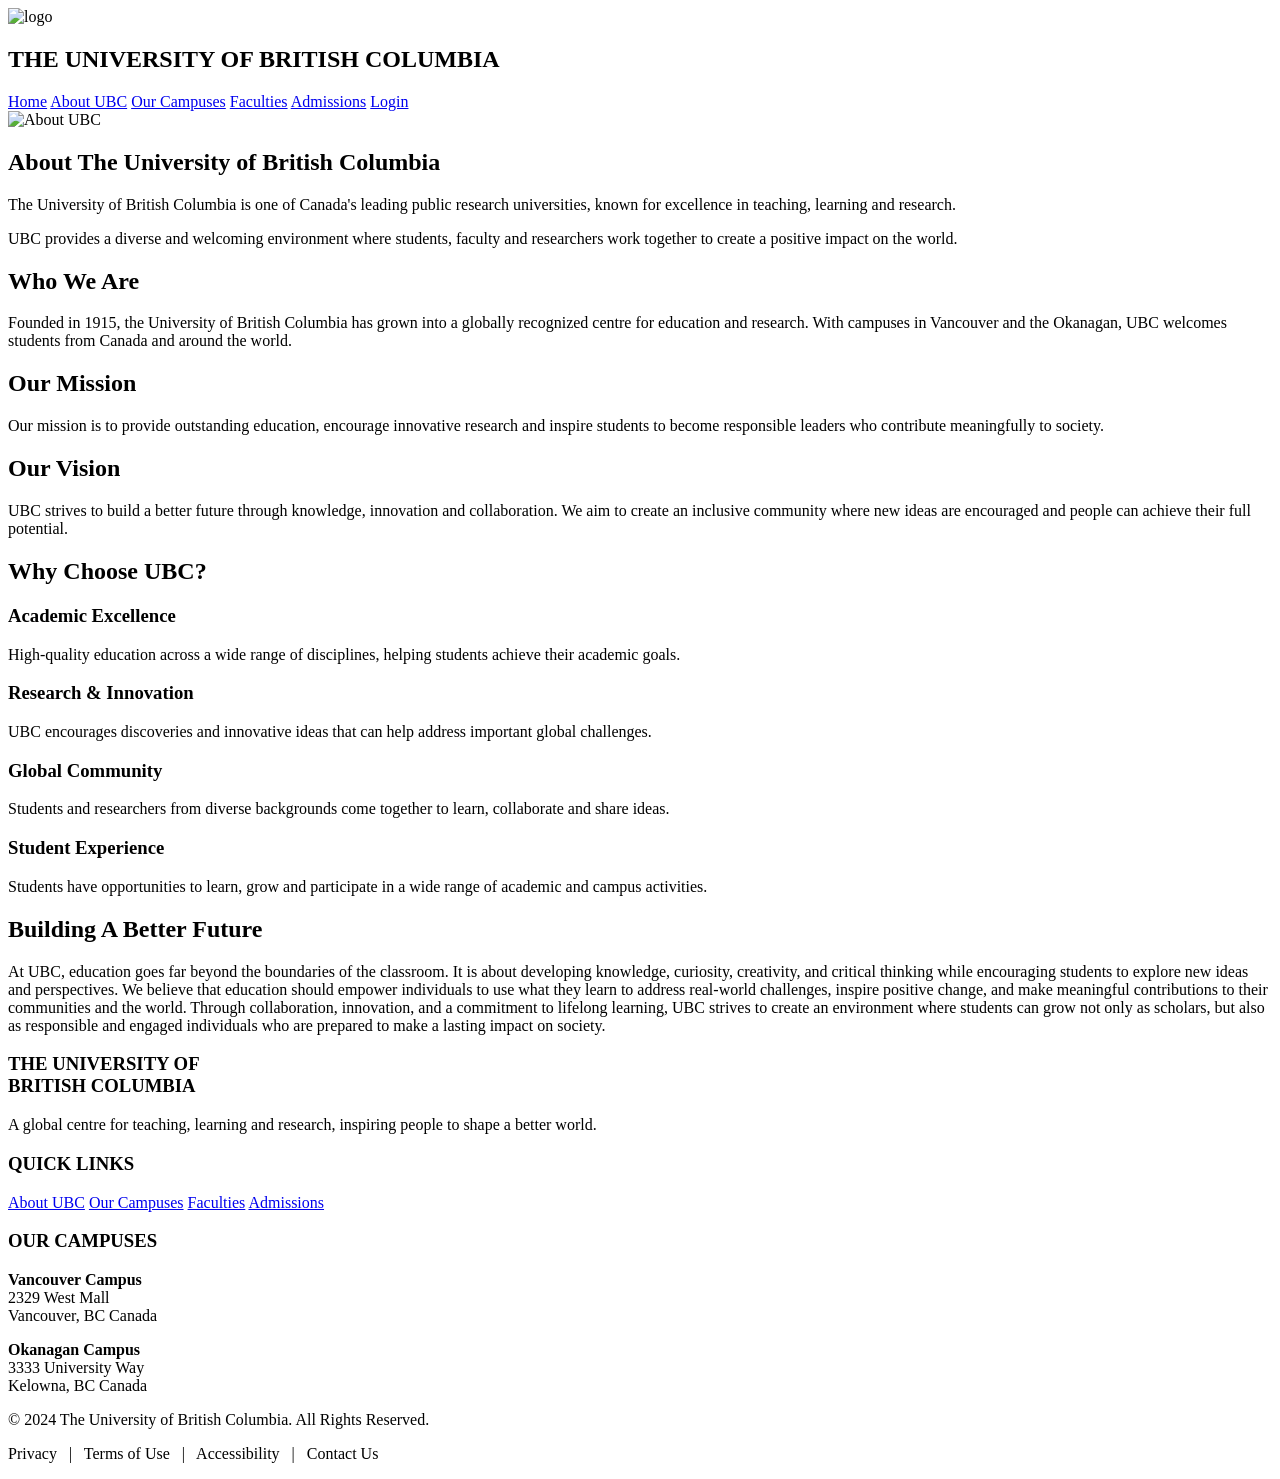
==== about.html @ 61e97d47 "Initial project upload" ====
<!DOCTYPE html><html>
<head>
    <title>About UBC</title>
    <link rel="stylesheet" href="css/style.css">
</head>
<body>
<header>
    <nav>
        <img src="images/logo/logo.png" alt="logo">
        <h2>THE UNIVERSITY OF BRITISH COLUMBIA</h2>
        <div>
            <a href="index.html">Home</a>
            <a href="about.html">About UBC</a>
            <a href="campuses.html">Our Campuses</a>
            <a href="faculties.html">Faculties</a>
            <a href="admissions.html">Admissions</a>
            <a href="login.html" class="login">Login</a>
        </div>
    </nav>
</header>
<main>
    <section class="about-page">
        <div class="about-page-image">
            <img src="images/about/about.png" alt="About UBC">
        </div>
        <div class="about-page-text">
            <h1>About The University of British Columbia</h1>
            <p>
                The University of British Columbia is one of Canada's leading
                public research universities, known for excellence in teaching,
                learning and research.
            </p>
            <p>
                UBC provides a diverse and welcoming environment where students,
                faculty and researchers work together to create a positive impact
                on the world.
            </p>
        </div>
    </section>
    <section class="who-we-are">
        <h2>Who We Are</h2>
        <p>
            Founded in 1915, the University of British Columbia has grown into
            a globally recognized centre for education and research. With
            campuses in Vancouver and the Okanagan, UBC welcomes students
            from Canada and around the world.
        </p>
    </section>
    <section class="mission-vision">
        <div class="mission">
            <h2>Our Mission</h2>

            <p>
                Our mission is to provide outstanding education, encourage
                innovative research and inspire students to become responsible
                leaders who contribute meaningfully to society.
            </p>
        </div>
        <div class="vision">
            <h2>Our Vision</h2>
            <p>
                UBC strives to build a better future through knowledge,
                innovation and collaboration. We aim to create an inclusive
                community where new ideas are encouraged and people can
                achieve their full potential.
            </p>
        </div>
    </section>
    <section class="why-ubc">
        <h2>Why Choose UBC?</h2>
        <div class="why-container">
            <div class="why-card">
                <h3>Academic Excellence</h3>
                <p>
                    High-quality education across a wide range of disciplines,
                    helping students achieve their academic goals.
                </p>
            </div>
            <div class="why-card">
                <h3>Research & Innovation</h3>
                <p>
                    UBC encourages discoveries and innovative ideas that can
                    help address important global challenges.
                </p>
            </div>
            <div class="why-card">
                <h3>Global Community</h3>
                <p>
                    Students and researchers from diverse backgrounds come
                    together to learn, collaborate and share ideas.
                </p>
            </div>
            <div class="why-card">
                <h3>Student Experience</h3>
                <p>
                    Students have opportunities to learn, grow and participate
                    in a wide range of academic and campus activities.
                </p>
            </div>
        </div>
    </section>
    <section class="about-ending">
        <h2>Building A Better Future</h2>
        <p>
        At UBC, education goes far beyond the boundaries of the classroom. It is about developing knowledge, curiosity, creativity, and critical thinking while encouraging students to explore new ideas and perspectives. We believe that education should empower individuals to use what they learn to address real-world challenges, inspire positive change, and make meaningful contributions to their communities and the world. Through collaboration, innovation, and a commitment to lifelong learning, UBC strives to create an environment where students can grow not only as scholars, but also as responsible and engaged individuals who are prepared to make a lasting impact on society.
        </p>
    </section>
</main>
<footer>
    <div class="footer-content">
        <div class="footer-about">
            <h3>THE UNIVERSITY OF<br>BRITISH COLUMBIA</h3>
            <p>
                A global centre for teaching, learning and research,
                inspiring people to shape a better world.
            </p>
        </div>
        <div class="footer-links">
            <h3>QUICK LINKS</h3>
            <a href="about.html">About UBC</a>
            <a href="campuses.html">Our Campuses</a>
            <a href="faculties.html">Faculties</a>
            <a href="admissions.html">Admissions</a>
        </div>
        <div class="footer-campus">
            <h3>OUR CAMPUSES</h3>
            <p>
                <strong>Vancouver Campus</strong><br>
                2329 West Mall<br>
                Vancouver, BC Canada
            </p>
            <p>
                <strong>Okanagan Campus</strong><br>
                3333 University Way<br>
                Kelowna, BC Canada
            </p>
        </div>
    </div>
    <div class="footer-bottom">
    <p>©️ 2024 The University of British Columbia. All Rights Reserved.</p>
    <p>Privacy &nbsp; | &nbsp; Terms of Use &nbsp; | &nbsp; Accessibility &nbsp; | &nbsp; Contact Us</p>
</div>
</footer>
</body>
</html>
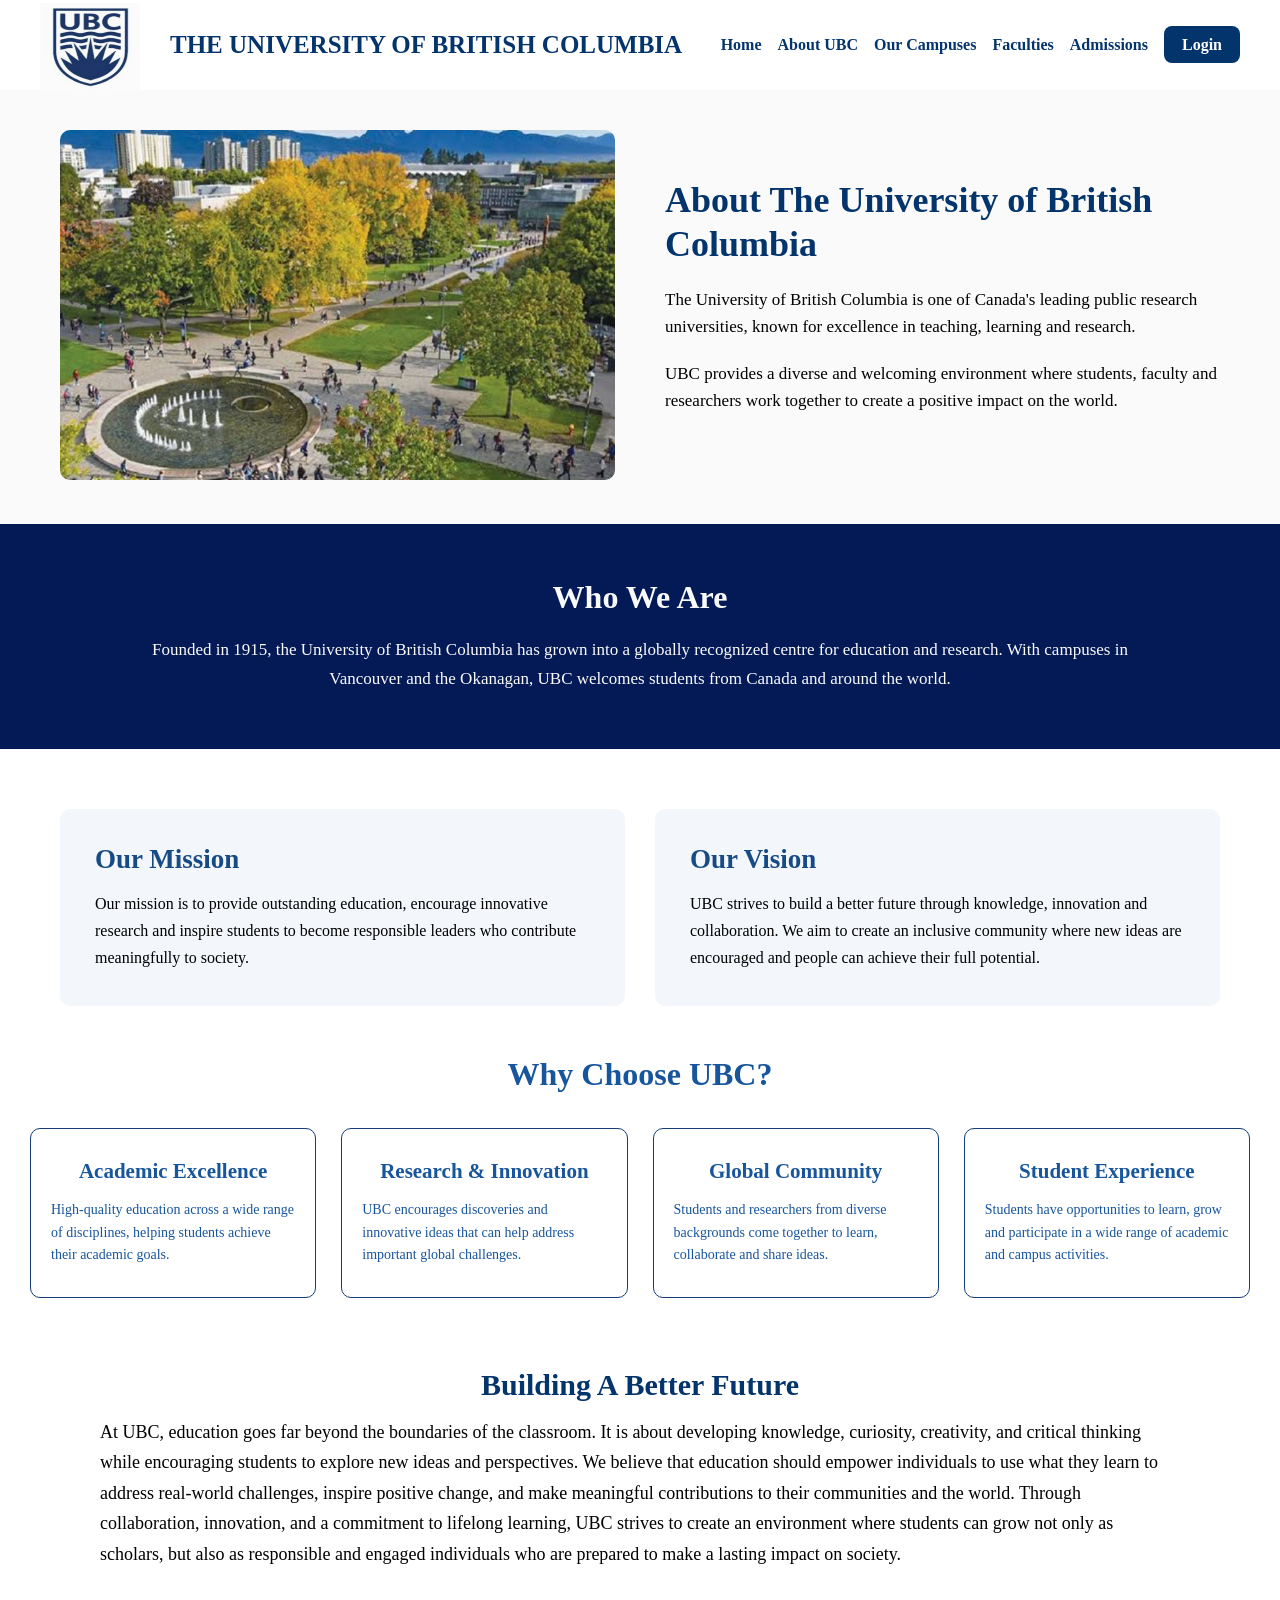
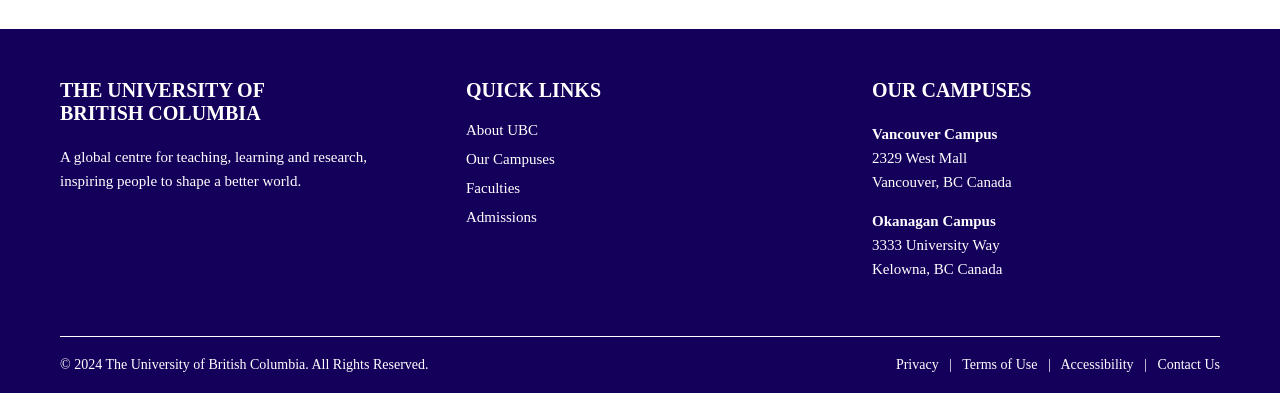
==== commit d562ee5b: "Initial commit" ====
--- a/about.html
+++ b/about.html
@@ -1,145 +1,145 @@
-<!DOCTYPE html><html>
-<head>
-    <title>About UBC</title>
-    <link rel="stylesheet" href="css/style.css">
-</head>
-<body>
-<header>
-    <nav>
-        <img src="images/logo/logo.png" alt="logo">
-        <h2>THE UNIVERSITY OF BRITISH COLUMBIA</h2>
-        <div>
-            <a href="index.html">Home</a>
-            <a href="about.html">About UBC</a>
-            <a href="campuses.html">Our Campuses</a>
-            <a href="faculties.html">Faculties</a>
-            <a href="admissions.html">Admissions</a>
-            <a href="login.html" class="login">Login</a>
-        </div>
-    </nav>
-</header>
-<main>
-    <section class="about-page">
-        <div class="about-page-image">
-            <img src="images/about/about.png" alt="About UBC">
-        </div>
-        <div class="about-page-text">
-            <h1>About The University of British Columbia</h1>
-            <p>
-                The University of British Columbia is one of Canada's leading
-                public research universities, known for excellence in teaching,
-                learning and research.
-            </p>
-            <p>
-                UBC provides a diverse and welcoming environment where students,
-                faculty and researchers work together to create a positive impact
-                on the world.
-            </p>
-        </div>
-    </section>
-    <section class="who-we-are">
-        <h2>Who We Are</h2>
-        <p>
-            Founded in 1915, the University of British Columbia has grown into
-            a globally recognized centre for education and research. With
-            campuses in Vancouver and the Okanagan, UBC welcomes students
-            from Canada and around the world.
-        </p>
-    </section>
-    <section class="mission-vision">
-        <div class="mission">
-            <h2>Our Mission</h2>
-
-            <p>
-                Our mission is to provide outstanding education, encourage
-                innovative research and inspire students to become responsible
-                leaders who contribute meaningfully to society.
-            </p>
-        </div>
-        <div class="vision">
-            <h2>Our Vision</h2>
-            <p>
-                UBC strives to build a better future through knowledge,
-                innovation and collaboration. We aim to create an inclusive
-                community where new ideas are encouraged and people can
-                achieve their full potential.
-            </p>
-        </div>
-    </section>
-    <section class="why-ubc">
-        <h2>Why Choose UBC?</h2>
-        <div class="why-container">
-            <div class="why-card">
-                <h3>Academic Excellence</h3>
-                <p>
-                    High-quality education across a wide range of disciplines,
-                    helping students achieve their academic goals.
-                </p>
-            </div>
-            <div class="why-card">
-                <h3>Research & Innovation</h3>
-                <p>
-                    UBC encourages discoveries and innovative ideas that can
-                    help address important global challenges.
-                </p>
-            </div>
-            <div class="why-card">
-                <h3>Global Community</h3>
-                <p>
-                    Students and researchers from diverse backgrounds come
-                    together to learn, collaborate and share ideas.
-                </p>
-            </div>
-            <div class="why-card">
-                <h3>Student Experience</h3>
-                <p>
-                    Students have opportunities to learn, grow and participate
-                    in a wide range of academic and campus activities.
-                </p>
-            </div>
-        </div>
-    </section>
-    <section class="about-ending">
-        <h2>Building A Better Future</h2>
-        <p>
-        At UBC, education goes far beyond the boundaries of the classroom. It is about developing knowledge, curiosity, creativity, and critical thinking while encouraging students to explore new ideas and perspectives. We believe that education should empower individuals to use what they learn to address real-world challenges, inspire positive change, and make meaningful contributions to their communities and the world. Through collaboration, innovation, and a commitment to lifelong learning, UBC strives to create an environment where students can grow not only as scholars, but also as responsible and engaged individuals who are prepared to make a lasting impact on society.
-        </p>
-    </section>
-</main>
-<footer>
-    <div class="footer-content">
-        <div class="footer-about">
-            <h3>THE UNIVERSITY OF<br>BRITISH COLUMBIA</h3>
-            <p>
-                A global centre for teaching, learning and research,
-                inspiring people to shape a better world.
-            </p>
-        </div>
-        <div class="footer-links">
-            <h3>QUICK LINKS</h3>
-            <a href="about.html">About UBC</a>
-            <a href="campuses.html">Our Campuses</a>
-            <a href="faculties.html">Faculties</a>
-            <a href="admissions.html">Admissions</a>
-        </div>
-        <div class="footer-campus">
-            <h3>OUR CAMPUSES</h3>
-            <p>
-                <strong>Vancouver Campus</strong><br>
-                2329 West Mall<br>
-                Vancouver, BC Canada
-            </p>
-            <p>
-                <strong>Okanagan Campus</strong><br>
-                3333 University Way<br>
-                Kelowna, BC Canada
-            </p>
-        </div>
-    </div>
-    <div class="footer-bottom">
-    <p>©️ 2024 The University of British Columbia. All Rights Reserved.</p>
-    <p>Privacy &nbsp; | &nbsp; Terms of Use &nbsp; | &nbsp; Accessibility &nbsp; | &nbsp; Contact Us</p>
-</div>
-</footer>
-</body>
-</html>
+<!DOCTYPE html><html>
+<head>
+    <title>About UBC</title>
+    <link rel="stylesheet" href="css/style.css">
+</head>
+<body>
+<header>
+    <nav>
+        <img src="images/logo/logo.png" alt="logo">
+        <h2>THE UNIVERSITY OF BRITISH COLUMBIA</h2>
+        <div>
+            <a href="index.html">Home</a>
+            <a href="about.html">About UBC</a>
+            <a href="campuses.html">Our Campuses</a>
+            <a href="faculties.html">Faculties</a>
+            <a href="admissions.html">Admissions</a>
+            <a href="login.html" class="login">Login</a>
+        </div>
+    </nav>
+</header>
+<main>
+    <section class="about-page">
+        <div class="about-page-image">
+            <img src="images/about/about.png" alt="About UBC">
+        </div>
+        <div class="about-page-text">
+            <h1>About The University of British Columbia</h1>
+            <p>
+                The University of British Columbia is one of Canada's leading
+                public research universities, known for excellence in teaching,
+                learning and research.
+            </p>
+            <p>
+                UBC provides a diverse and welcoming environment where students,
+                faculty and researchers work together to create a positive impact
+                on the world.
+            </p>
+        </div>
+    </section>
+    <section class="who-we-are">
+        <h2>Who We Are</h2>
+        <p>
+            Founded in 1915, the University of British Columbia has grown into
+            a globally recognized centre for education and research. With
+            campuses in Vancouver and the Okanagan, UBC welcomes students
+            from Canada and around the world.
+        </p>
+    </section>
+    <section class="mission-vision">
+        <div class="mission">
+            <h2>Our Mission</h2>
+
+            <p>
+                Our mission is to provide outstanding education, encourage
+                innovative research and inspire students to become responsible
+                leaders who contribute meaningfully to society.
+            </p>
+        </div>
+        <div class="vision">
+            <h2>Our Vision</h2>
+            <p>
+                UBC strives to build a better future through knowledge,
+                innovation and collaboration. We aim to create an inclusive
+                community where new ideas are encouraged and people can
+                achieve their full potential.
+            </p>
+        </div>
+    </section>
+    <section class="why-ubc">
+        <h2>Why Choose UBC?</h2>
+        <div class="why-container">
+            <div class="why-card">
+                <h3>Academic Excellence</h3>
+                <p>
+                    High-quality education across a wide range of disciplines,
+                    helping students achieve their academic goals.
+                </p>
+            </div>
+            <div class="why-card">
+                <h3>Research & Innovation</h3>
+                <p>
+                    UBC encourages discoveries and innovative ideas that can
+                    help address important global challenges.
+                </p>
+            </div>
+            <div class="why-card">
+                <h3>Global Community</h3>
+                <p>
+                    Students and researchers from diverse backgrounds come
+                    together to learn, collaborate and share ideas.
+                </p>
+            </div>
+            <div class="why-card">
+                <h3>Student Experience</h3>
+                <p>
+                    Students have opportunities to learn, grow and participate
+                    in a wide range of academic and campus activities.
+                </p>
+            </div>
+        </div>
+    </section>
+    <section class="about-ending">
+        <h2>Building A Better Future</h2>
+        <p>
+        At UBC, education goes far beyond the boundaries of the classroom. It is about developing knowledge, curiosity, creativity, and critical thinking while encouraging students to explore new ideas and perspectives. We believe that education should empower individuals to use what they learn to address real-world challenges, inspire positive change, and make meaningful contributions to their communities and the world. Through collaboration, innovation, and a commitment to lifelong learning, UBC strives to create an environment where students can grow not only as scholars, but also as responsible and engaged individuals who are prepared to make a lasting impact on society.
+        </p>
+    </section>
+</main>
+<footer>
+    <div class="footer-content">
+        <div class="footer-about">
+            <h3>THE UNIVERSITY OF<br>BRITISH COLUMBIA</h3>
+            <p>
+                A global centre for teaching, learning and research,
+                inspiring people to shape a better world.
+            </p>
+        </div>
+        <div class="footer-links">
+            <h3>QUICK LINKS</h3>
+            <a href="about.html">About UBC</a>
+            <a href="campuses.html">Our Campuses</a>
+            <a href="faculties.html">Faculties</a>
+            <a href="admissions.html">Admissions</a>
+        </div>
+        <div class="footer-campus">
+            <h3>OUR CAMPUSES</h3>
+            <p>
+                <strong>Vancouver Campus</strong><br>
+                2329 West Mall<br>
+                Vancouver, BC Canada
+            </p>
+            <p>
+                <strong>Okanagan Campus</strong><br>
+                3333 University Way<br>
+                Kelowna, BC Canada
+            </p>
+        </div>
+    </div>
+    <div class="footer-bottom">
+    <p>©️ 2024 The University of British Columbia. All Rights Reserved.</p>
+    <p>Privacy &nbsp; | &nbsp; Terms of Use &nbsp; | &nbsp; Accessibility &nbsp; | &nbsp; Contact Us</p>
+</div>
+</footer>
+</body>
+</html>
--- a/css/style.css
+++ b/css/style.css
@@ -0,0 +1,1221 @@
+*{margin:0;
+padding:0;
+box-sizing:border-box;
+}
+nav{    /* top header line */
+height:90px;
+display:flex;
+align-items:center;
+padding:0 40px;
+background:white;
+}
+nav div{   /* right nevigation link */
+    margin-left:auto;
+}
+nav img{   /* logo */
+width:100px;
+height:90px;
+}
+nav h2{  /* uni name title */
+color:#04346c; 
+margin-left:30px;
+font-size:25px;
+font-weight:700;
+} 
+nav a{  /* nevigations link */
+text-decoration:none;
+color:#04346c;
+margin-left:12px;
+font-size:16px;
+font-weight:600;
+}
+nav .login{  /* login */
+    color:white;
+    background:#04346c;
+    padding:10px 18px;
+    border-radius:8px;
+}
+nav .login:hover{ 
+    background:#001f3f;
+}
+.hero{ 
+    height:500px;
+    position:relative;
+    overflow:hidden;
+}
+.hero img{  /* campus */ 
+    width:100%;
+    height:100%;
+    object-fit:cover;
+}
+.hero-text{
+    position:absolute;
+    top:380px;
+    left:60px;
+    color:white;
+}
+html {
+    scroll-behavior: smooth;
+}
+.explore-button {   /* explore more button */
+    display: inline-block;
+    padding: 8px 0;
+    color: rgb(250, 251, 251);
+    text-decoration: none;
+}
+#campuses{   /* 2 campuses section */ 
+padding:20px 30px;
+text-align:center;
+}
+#campuses h2{  /* campus heading */
+font-size:35px;
+color:#04346c;
+margin-bottom:15px;
+}
+.campus-intro{  /* paragraph after heading */
+max-width:1200px;
+margin:auto;
+font-size:17px;
+line-height:1.5;
+}
+.campus-container{  /*campus card gap */
+display:flex;
+gap:30px;
+margin-top:40px;
+}
+.campus-card{  /* campus card width */
+width:50%;
+}
+.campus-card img{  /* campus card image */
+width:100%;
+height:280px;
+object-fit:cover;
+border-radius:10px;
+}
+.campus-card h3{  /*campus card heading */
+font-size:24px;
+color:#04346c;
+margin:15px 0 10px;
+}
+.campus-card p{  /* campus card paragraph */
+font-size:16px;
+line-height:1.6;
+text-align:left;
+}
+#about{ /*about section*/
+display:flex;
+align-items:center;
+gap:50px;
+padding:40px 50px;
+}
+.about-image{  /* about image width */
+width:45%;
+}
+.about-image img{
+width:100%;
+border-radius:10px;  /* image corner */
+}
+.about-text{  
+width:55%;
+}
+.about-text h2{   /* about heading */
+font-size:32px;
+color:#04346c;
+margin-bottom:20px;
+}
+.about-text p{    /* about paragraph */
+font-size:17px;
+line-height:1.7;
+margin-bottom:15px;
+}
+footer {             /* Footer */
+background: #14005a;   /* footer background */
+color: white;
+padding: 50px 60px 20px;
+}
+.footer-content {  /* fooyer main content layout */
+display: flex;
+justify-content: space-between;
+gap: 50px;
+}
+.footer-content h3 { /* footer heading */
+font-size: 20px;
+margin-bottom: 20px;
+}
+.footer-about,   /* 3 column width */
+.footer-links,
+.footer-campus {
+width: 30%;
+}
+.footer-about p {  /* footer paragraph */
+font-size: 15px;
+line-height: 1.6;
+margin-top: 15px;
+}
+.footer-links {   /* footer quick link column */
+display: flex;
+flex-direction: column;
+}
+.footer-links a {   /* footer quick link design */
+color: white;
+text-decoration: none;
+margin-bottom: 12px;
+font-size: 15px;
+}
+.footer-campus p {    /* footer Campus paragraph */
+font-size: 15px;
+line-height: 1.6;
+margin-bottom: 15px;
+}
+.footer-bottom {   /* Footer bottom section */
+border-top: 1px solid white;
+margin-top: 40px;
+padding-top: 20px;
+display: flex;
+justify-content: space-between;
+font-size: 14px;
+}
+                /* ...............ABOUT PAGE............. */
+.about-page {
+    display: flex;
+    align-items: center;
+    gap: 50px;
+    padding: 40px 60px;
+    background: #fafafa;
+}
+.about-page-image {
+    width: 50%;
+}
+.about-page-image img {
+    width: 100%;
+    height: 350px;
+    object-fit: cover;
+    border-radius: 10px;
+}
+.about-page-text {
+    width: 50%;
+}
+.about-page-text h1 {
+    font-size: 36px;
+    color: #04346c;
+    margin-bottom: 20px;
+    line-height: 1.2;
+}
+.about-page-text p {
+    font-size: 17px;
+    line-height: 1.6;
+    margin-bottom: 20px;
+}
+.who-we-are {
+    text-align: center;
+    padding: 55px 100px;
+    background: #041a57;
+}
+.who-we-are h2 {
+    font-size: 32px;
+    color: #f9fafb;
+    margin-bottom: 20px;
+}
+.who-we-are p {
+    max-width: 1000px;
+    margin: auto;
+    font-size: 17px;
+    color: #fbfbfb;
+    line-height: 1.7;
+}
+.mission-vision {
+    display: flex;
+    gap: 30px;
+    padding: 60px 60px 30px;
+}
+.mission,
+.vision {
+    width: 50%;
+    padding: 35px;
+    background: #f3f6fb;
+    border-radius: 10px;
+}
+.mission h2,
+.vision h2 {
+    color: #174b85;
+    font-size: 27px;
+    margin-bottom: 15px;
+}
+.mission p,
+.vision p {
+    font-size: 16px;
+    line-height: 1.7;
+}
+.why-ubc {
+    padding: 20px 30px 40px;
+    text-align: center;
+    color: #17559c;
+}
+.why-ubc h2 {
+    font-size: 32px;
+    color: #17559c;
+    margin-bottom: 35px;
+}
+.why-container {
+    display: flex;
+    gap: 25px;
+    justify-content: space-between;
+}
+.why-card {
+    width: 25%;
+    padding: 30px 20px;
+    border: 1px solid #153c7a;
+    border-radius: 10px;
+    background: white;
+}
+.why-card h3 {
+    color: #17559c;
+    font-size: 21px;
+    margin-bottom: 15px;
+}
+.why-card p {
+    font-size: 14px;
+    line-height: 1.6;
+    text-align: left;
+}
+.about-ending {
+    text-align: center;
+    padding: 30px 100px 60px;
+}
+.about-ending h2 {
+    color: #04346c;
+    font-size: 30px;
+    margin-bottom: 15px;
+}
+.about-ending p {
+    max-width: 1250px;
+    margin: auto;
+    text-align: left;
+    font-size: 18px;
+    line-height: 1.7;
+}
+/* ............... CAMPUSES PAGE ............... */
+/* Campus Hero */
+.campus-hero {
+    height: 380px;
+    position: relative;
+    overflow: hidden;
+}
+.campus-hero img {
+    width: 100%;
+    height: 100%;
+    object-fit: cover;
+}
+.campus-hero-text {
+    position: absolute;
+    top: 213px;
+    left: 60px;
+    color: rgb(250, 249, 252);
+    max-width: 600px;
+}
+.campus-hero-text h1 {
+    font-size: 45px;
+    margin-bottom: 15px;
+}
+.campus-hero-text p {
+    font-size: 20px;
+    line-height: 1.5;
+}
+/* Campus Detailed Sections */
+.campus-detail {
+    display: flex;
+    align-items: center;
+    gap: 50px;
+    padding: 60px;
+    background: #f5f7fb;
+}
+.campus-detail-reverse {
+    background: white;
+}
+.campus-detail-image {
+    width: 50%;
+}
+.campus-detail-image img {
+    width: 100%;
+    height: 350px;
+    object-fit: cover;
+    border-radius: 10px;
+}
+.campus-detail-text {
+    width: 50%;
+}
+.campus-detail-text h2 {
+    color: #04346c;
+    font-size: 32px;
+    margin-bottom: 20px;
+}
+.campus-detail-text p {
+    font-size: 17px;
+    line-height: 1.7;
+    margin-bottom: 15px;
+}
+.campus-full-image {
+    width: 100%;
+    height: auto;
+    overflow: hidden;
+}
+.campus-full-image img {
+    width: 100%;
+    height: auto;
+    object-fit: cover;
+    display: block;
+}
+/* Campus Facilities */
+.campus-facilities {
+    padding: 60px 50px;
+    text-align: center;
+}
+.campus-facilities h2 {
+    color: #04346c;
+    font-size: 32px;
+    margin-bottom: 15px;
+}
+.facilities-intro {
+    max-width: 900px;
+    margin: auto;
+    font-size: 17px;
+    line-height: 1.6;
+}
+.facility-container {
+    display: flex;
+    gap: 25px;
+    margin-top: 40px;
+}
+.facility-card {
+    width: 25%;
+    padding: 30px 20px;
+    background: #f3f6fb;
+    border-radius: 10px;
+    border: 1px solid #d6dfed;
+}
+.facility-card h3 {
+    color: #17559c;
+    font-size: 21px;
+    margin-bottom: 15px;
+}
+.facility-card p {
+    font-size: 15px;
+    line-height: 1.6;
+}
+/* Student Life */
+.student-life {
+    padding: 70px 100px;
+    background: #041a57;
+    color: white;
+    text-align: center;
+}
+.student-life-text {
+    max-width: 1000px;
+    margin: auto;
+}
+.student-life h2 {
+    font-size: 32px;
+    margin-bottom: 20px;
+}
+.student-life p {
+    font-size: 17px;
+    line-height: 1.7;
+    margin-bottom: 15px;
+}
+/* Campus Ending */
+.campus-ending {
+    padding: 60px 100px;
+    text-align: center;
+}
+.campus-ending h2 {
+    color: #04346c;
+    font-size: 32px;
+    margin-bottom: 15px;
+}
+.campus-ending p {
+    max-width: 1000px;
+    margin: auto;
+    font-size: 17px;
+    line-height: 1.7;
+}
+/* ............... FACULTIES PAGE ............... */
+/* Faculty Hero */
+.faculty-hero {
+height: 380px;
+position: relative;
+overflow: hidden;
+}
+.faculty-hero img {
+width: 100%;
+height: 100%;
+object-fit: cover;
+}
+.faculty-hero-text {
+position: absolute;
+top: 180px;
+left: 60px;
+color: rgb(247, 247, 248);
+max-width: 650px;
+}
+.faculty-hero-text h1 {
+font-size: 45px;
+margin-bottom: 15px;
+}
+.faculty-hero-text p {
+font-size: 20px;
+line-height: 1.5;
+color: rgb(245, 246, 247);
+}
+/* Faculty Introduction */
+.faculty-intro {
+padding: 50px 100px 30px;
+text-align: center;
+}
+.faculty-intro h2 {
+color: #04346c;
+font-size: 32px;
+margin-bottom: 15px;
+}
+.faculty-intro p {
+max-width: 1000px;
+margin: auto;
+font-size: 17px;
+line-height: 1.7;
+}
+/* Faculty Cards */
+.faculty-section {
+padding: 30px 60px 60px;
+}
+.faculty-container {
+display: flex;
+flex-wrap: wrap;
+gap: 30px;
+}
+.faculty-card {
+width: calc(25% - 23px);
+background: #f3f6fb;
+border-radius: 10px;
+overflow: hidden;
+border: 1px solid #d6dfed;
+}
+.faculty-card img {
+width: 100%;
+height: 180px;
+object-fit: cover;
+}
+.faculty-card h3 {
+color: #17559c;
+font-size: 21px;
+margin: 20px 20px 12px;
+}
+.faculty-card p {
+font-size: 15px;
+line-height: 1.6;
+margin: 0 20px 25px;
+}
+/* Academic Experience */
+.faculty-experience {
+padding: 70px 100px;
+background: #041a57;
+color: white;
+text-align: center;
+}
+.faculty-experience-text {
+max-width: 1000px;
+margin: auto;
+}
+.faculty-experience h2 {
+font-size: 32px;
+margin-bottom: 20px;
+}
+.faculty-experience p {
+font-size: 17px;
+line-height: 1.7;
+margin-bottom: 15px;
+}
+/* Faculty Ending */
+.faculty-ending {
+padding: 60px 100px;
+text-align: center;
+}
+.faculty-ending h2 {
+color: #04346c;
+font-size: 32px;
+margin-bottom: 15px;
+}
+.faculty-ending p {
+max-width: 1000px;
+margin: auto;
+font-size: 17px;
+line-height: 1.7;
+}
+/* ............... ADMISSIONS PAGE ............... */
+/* Admission Hero */
+.admission-hero {
+height: 380px;
+position: relative;
+overflow: hidden;
+}
+.admission-hero img {
+width: 100%;
+height: 100%;
+object-fit: cover;
+}
+.admission-hero-text {
+position: absolute;
+top: 175px;
+left: 60px;
+color: white;
+max-width: 650px;
+}
+.admission-hero-text h1 {
+font-size: 45px;
+margin-bottom: 15px;
+}
+.admission-hero-text p {
+font-size: 20px;
+line-height: 1.5;
+}
+/* Admission Introduction */
+.admission-intro {
+padding: 50px 100px 40px;
+text-align: center;
+}
+.admission-intro h2 {
+color: #04346c;
+font-size: 32px;
+margin-bottom: 20px;
+}
+.admission-intro p {
+max-width: 1000px;
+margin: 0 auto 15px;
+font-size: 17px;
+line-height: 1.7;
+}
+/* Study Options */
+.admission-options {
+padding: 50px 60px;
+background: #f5f7fb;
+text-align: center;
+}
+.admission-options h2 {
+color: #04346c;
+font-size: 32px;
+margin-bottom: 30px;
+}
+.admission-option-container {
+display: flex;
+gap: 30px;
+}
+.admission-option {
+width: 50%;
+padding: 35px;
+background: white;
+border-radius: 10px;
+border: 1px solid #d6dfed;
+text-align: left;
+}
+.admission-option h3 {
+color: #17559c;
+font-size: 24px;
+margin-bottom: 15px;
+}
+.admission-option p {
+font-size: 16px;
+line-height: 1.7;
+margin-bottom: 12px;
+}
+/* Admission Requirements */
+.admission-requirements {
+padding: 60px 50px;
+text-align: center;
+}
+.admission-requirements h2 {
+color: #04346c;
+font-size: 32px;
+margin-bottom: 15px;
+}
+.requirements-intro {
+max-width: 900px;
+margin: auto;
+font-size: 17px;
+line-height: 1.6;
+}
+.requirements-container {
+display: flex;
+gap: 25px;
+margin-top: 40px;
+}
+.requirement-card {
+width: 25%;
+padding: 30px 20px;
+background: #f3f6fb;
+border-radius: 10px;
+border: 1px solid #d6dfed;
+}
+.requirement-card h3 {
+color: #17559c;
+font-size: 20px;
+margin-bottom: 15px;
+}
+.requirement-card p {
+font-size: 15px;
+line-height: 1.6;
+}
+/* Application Process */
+.application-process {
+padding: 60px 50px;
+background: #f5f7fb;
+text-align: center;
+}
+.application-process h2 {
+color: #04346c;
+font-size: 32px;
+margin-bottom: 15px;
+}
+.process-intro {
+font-size: 17px;
+line-height: 1.6;
+}
+.process-container {
+display: flex;
+gap: 25px;
+margin-top: 40px;
+}
+.process-card {
+width: 25%;
+padding: 30px 20px;
+background: white;
+border-radius: 10px;
+border: 1px solid #d6dfed;
+}
+.process-number {
+width: 45px;
+height: 45px;
+line-height: 45px;
+margin: 0 auto 20px;
+border-radius: 50%;
+background: #04346c;
+color: white;
+font-size: 20px;
+font-weight: bold;
+}
+.process-card h3 {
+color: #17559c;
+font-size: 20px;
+margin-bottom: 15px;
+}
+.process-card p {
+font-size: 15px;
+line-height: 1.6;
+}
+/* Important Information */
+.admission-info {
+padding: 70px 100px;
+background: #041a57;
+color: white;
+text-align: center;
+}
+.admission-info-text {
+max-width: 1000px;
+margin: auto;
+}
+.admission-info h2 {
+font-size: 32px;
+margin-bottom: 20px;
+}
+.admission-info p {
+font-size: 17px;
+line-height: 1.7;
+margin-bottom: 15px;
+}
+/* Admission Ending */
+.admission-ending {
+padding: 60px 100px;
+text-align: center;
+}
+.admission-ending h2 {
+color: #04346c;
+font-size: 32px;
+margin-bottom: 15px;
+}
+.admission-ending p {
+max-width: 1000px;
+margin: auto;
+font-size: 17px;
+line-height: 1.7;
+}
+
+/* ............... REGISTER PAGE ............... */
+
+.register-page { 
+    padding: 60px 20px; 
+    background: #f5f7fb; 
+    min-height: 800px; 
+}
+
+.register-box {
+    width: 700px;
+    max-width: 100%;
+    margin: auto;
+    background: white;
+    padding: 40px 50px;
+    border-radius: 12px;
+    box-shadow: 0 5px 25px rgba(0, 0, 0, 0.10);
+}
+
+.register-heading {
+    text-align: center;
+    margin-bottom: 30px;
+}
+
+.register-heading img {
+    width: 75px;
+    height: 75px;
+    object-fit: contain;
+    margin-bottom: 10px;
+}
+
+.register-heading h1 {
+    color: #04346c;
+    font-size: 32px;
+    margin-bottom: 10px;
+}
+
+.register-heading p {
+    color: #666;
+    font-size: 16px;
+}
+
+
+.form-row {
+    display: flex;
+    gap: 20px;
+}
+
+.form-row .form-group {
+    width: 50%;
+}
+
+
+.form-group {
+    margin-bottom: 20px;
+}
+
+.form-group label {
+    display: block;
+    color: #04346c;
+    font-size: 15px;
+    font-weight: 600;
+    margin-bottom: 8px;
+}
+
+.form-group input,
+.form-group select,
+.form-group textarea {
+    width: 100%;
+    padding: 12px 14px;
+    border: 1px solid #cfd8e3;
+    border-radius: 7px;
+    font-size: 15px;
+    font-family: Arial, sans-serif;
+    outline: none;
+}
+
+.form-group textarea {
+    resize: vertical;
+}
+
+.form-group input:focus,
+.form-group select:focus,
+.form-group textarea:focus {
+    border-color: #04346c;
+}
+
+
+.register-button {
+    width: 100%;
+    padding: 13px;
+    border: none;
+    border-radius: 7px;
+    background: #04346c;
+    color: white;
+    font-size: 16px;
+    font-weight: 600;
+    cursor: pointer;
+}
+
+.register-button:hover {
+    background: #001f3f;
+}
+
+.register-login {
+    text-align: center;
+    margin-top: 25px;
+    color: #666;
+    font-size: 15px;
+}
+
+.register-login a {
+    color: #04346c;
+    font-weight: 600;
+    text-decoration: none;
+}
+
+
+/* ............... LOGIN PAGE ............... */
+
+
+.login-page {
+    min-height: calc(100vh - 90px);
+    padding: 70px 20px;
+    display: flex;
+    align-items: center;
+    justify-content: center;
+
+    background-image: 
+        linear-gradient(rgba(4, 26, 87, 0.55), rgba(4, 26, 87, 0.55)),
+        url("../images/login/login-bg.jpg");
+
+    background-size: cover;
+    background-position: center;
+    background-repeat: no-repeat;
+}
+.login-box {
+    width: 450px;
+    max-width: 100%;
+    background: white;
+    padding: 45px 45px;
+    border-radius: 12px;
+    box-shadow: 0 5px 25px rgba(0, 0, 0, 0.10);
+}
+
+.login-heading {
+    text-align: center;
+    margin-bottom: 30px;
+}
+
+.login-heading img {
+    width: 75px;
+    height: 75px;
+    object-fit: contain;
+    margin-bottom: 10px;
+}
+
+.login-heading h1 {
+    color: #04346c;
+    font-size: 32px;
+    margin-bottom: 10px;
+}
+
+.login-heading p {
+    color: #666;
+    font-size: 15px;
+    line-height: 1.5;
+}
+
+
+.login-options {
+    display: flex;
+    justify-content: space-between;
+    align-items: center;
+    margin: 5px 0 25px;
+    font-size: 14px;
+}
+
+.login-options label {
+    color: #555;
+}
+
+.login-options input {
+    margin-right: 5px;
+}
+
+.login-options a {
+    color: #04346c;
+    text-decoration: none;
+}
+
+.login-options a:hover {
+    text-decoration: underline;
+}
+
+
+.login-button {
+    width: 100%;
+    padding: 13px;
+    border: none;
+    border-radius: 7px;
+    background: #04346c;
+    color: white;
+    font-size: 16px;
+    font-weight: 600;
+    cursor: pointer;
+}
+
+.login-button:hover {
+    background: #001f3f;
+}
+
+
+.login-register {
+    text-align: center;
+    margin-top: 25px;
+    color: #666;
+    font-size: 15px;
+}
+
+.login-register a {
+    color: #04346c;
+    font-weight: 600;
+    text-decoration: none;
+}
+
+
+/* ............... DASHBOARD PAGE ............... */
+
+.dashboard-page {
+    background: #f5f7fb;
+    padding-bottom: 60px;
+}
+
+
+.dashboard-welcome {
+    background: #04346c;
+    color: white;
+    padding: 40px 60px;
+    display: flex;
+    justify-content: space-between;
+    align-items: center;
+}
+
+.dashboard-welcome h1 {
+    font-size: 34px;
+    margin-bottom: 8px;
+}
+
+.dashboard-welcome p {
+    font-size: 16px;
+}
+
+.student-id-box {
+    background: white;
+    color: #04346c;
+    padding: 15px 25px;
+    border-radius: 8px;
+    font-size: 15px;
+}
+
+.student-id-box strong {
+    margin-left: 5px;
+}
+
+
+.dashboard-content {
+    display: flex;
+    gap: 30px;
+    padding: 50px 60px;
+    align-items: flex-start;
+}
+
+
+.dashboard-card {
+    background: white;
+    border-radius: 10px;
+    padding: 30px;
+    box-shadow: 0 3px 15px rgba(0, 0, 0, 0.07);
+}
+
+.dashboard-card h2 {
+    color: #04346c;
+    font-size: 24px;
+    margin-bottom: 25px;
+}
+
+
+.profile-card {
+    width: 65%;
+}
+
+
+.dashboard-side {
+    width: 35%;
+    display: flex;
+    flex-direction: column;
+    gap: 25px;
+}
+
+
+.profile-details {
+    display: grid;
+    grid-template-columns: 1fr 1fr;
+    gap: 22px;
+}
+
+.profile-details div {
+    border-bottom: 1px solid #e1e5eb;
+    padding-bottom: 12px;
+}
+
+.profile-details span {
+    display: block;
+    color: #777;
+    font-size: 13px;
+    margin-bottom: 6px;
+}
+
+.profile-details strong {
+    display: block;
+    color: #222;
+    font-size: 15px;
+    word-break: break-word;
+}
+
+.profile-details .address-info {
+    grid-column: 1 / 3;
+}
+
+
+.academic-item {
+    display: flex;
+    justify-content: space-between;
+    gap: 15px;
+    padding: 15px 0;
+    border-bottom: 1px solid #e1e5eb;
+}
+
+.academic-item:last-child {
+    border-bottom: none;
+}
+
+.academic-item span {
+    color: #777;
+}
+
+.academic-item strong {
+    color: #04346c;
+    text-align: right;
+}
+
+
+.quick-links {
+    display: flex;
+    flex-direction: column;
+}
+
+.quick-links a {
+    text-decoration: none;
+    color: #04346c;
+    padding: 12px 0;
+    border-bottom: 1px solid #e1e5eb;
+    font-size: 15px;
+}
+
+.quick-links a:last-child {
+    border-bottom: none;
+}
+
+.quick-links a:hover {
+    color: #17559c;
+}
+
+
+.dashboard-message {
+    margin: 0 60px;
+    padding: 35px;
+    background: #041a57;
+    color: white;
+    text-align: center;
+    border-radius: 10px;
+}
+
+.dashboard-message h2 {
+    font-size: 28px;
+    margin-bottom: 12px;
+}
+
+.dashboard-message p {
+    font-size: 16px;
+    line-height: 1.6;
+}
+
+
+/* ............... RESPONSIVE ............... */
+
+@media (max-width: 900px) {
+
+    nav {
+        height: auto;
+        padding: 15px 20px;
+        flex-wrap: wrap;
+    }
+
+    nav h2 {
+        font-size: 18px;
+        margin-left: 15px;
+    }
+
+    nav div {
+        width: 100%;
+        margin-top: 15px;
+        text-align: center;
+    }
+
+    nav a {
+        display: inline-block;
+        margin-bottom: 8px;
+    }
+
+
+    .form-row {
+        flex-direction: column;
+        gap: 0;
+    }
+
+    .form-row .form-group {
+        width: 100%;
+    }
+
+
+    .dashboard-welcome {
+        flex-direction: column;
+        align-items: flex-start;
+        gap: 20px;
+        padding: 35px 25px;
+    }
+
+    .dashboard-content {
+        flex-direction: column;
+        padding: 30px 20px;
+    }
+
+    .profile-card,
+    .dashboard-side {
+        width: 100%;
+    }
+
+    .dashboard-message {
+        margin: 0 20px;
+    }
+
+}
+
+
+@media (max-width: 600px) {
+
+    .register-box,
+    .login-box {
+        padding: 30px 20px;
+    }
+
+    .profile-details {
+        grid-template-columns: 1fr;
+    }
+
+    .profile-details .address-info {
+        grid-column: 1;
+    }
+
+}
+
+
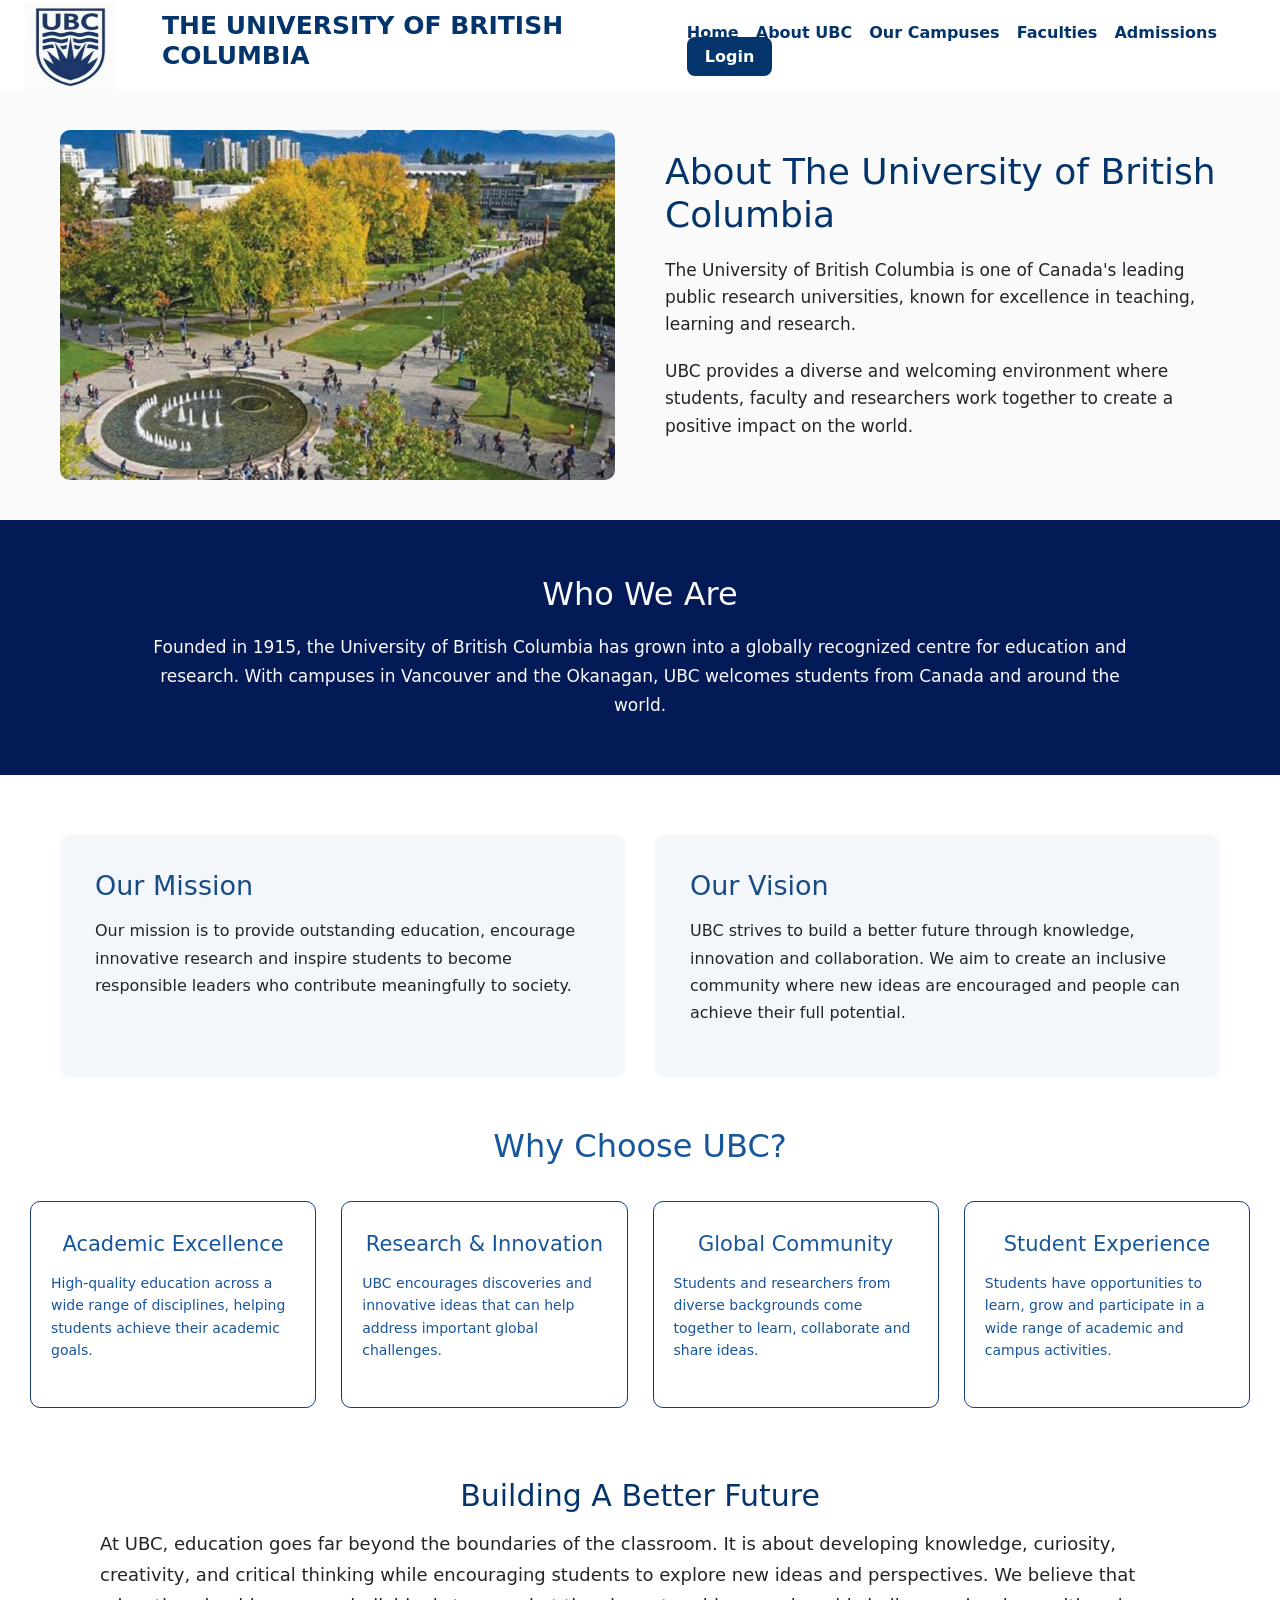
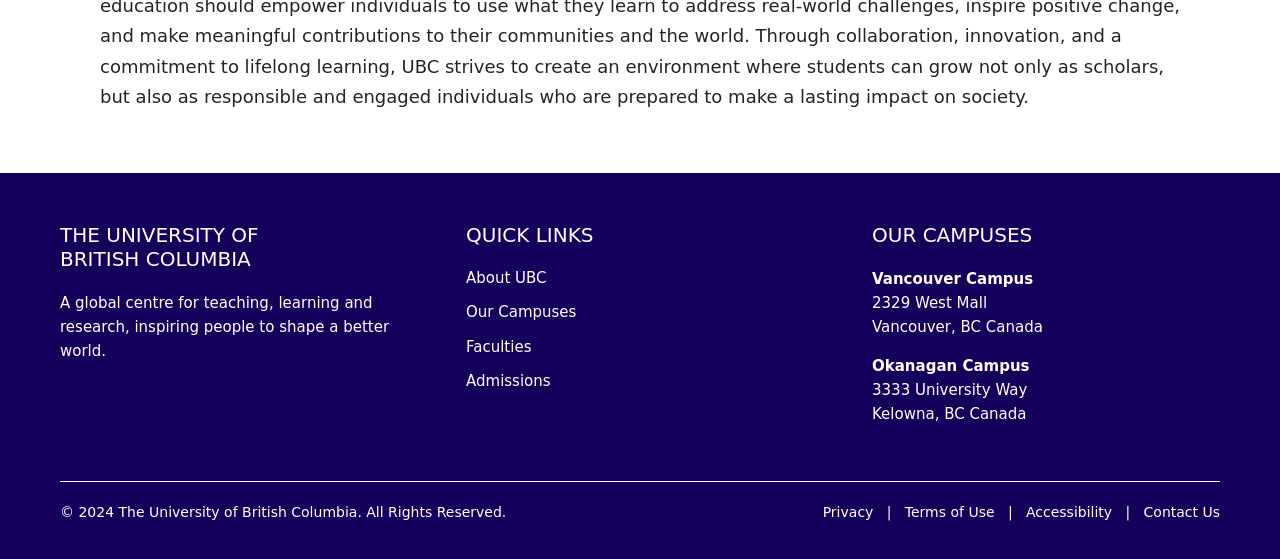
==== commit e3788926: "Make UBC website responsive" ====
--- a/about.html
+++ b/about.html
@@ -1,145 +1,109 @@
-<!DOCTYPE html><html>
+<!DOCTYPE html>
+<html lang="en">
 <head>
-    <title>About UBC</title>
-    <link rel="stylesheet" href="css/style.css">
+<meta charset="UTF-8">
+<meta name="viewport" content="width=device-width, initial-scale=1.0">
+<title>About UBC</title>
+<link href="https://cdn.jsdelivr.net/npm/bootstrap@5.3.3/dist/css/bootstrap.min.css" rel="stylesheet">
+<link rel="stylesheet" href="css/style.css">
 </head>
 <body>
 <header>
-    <nav>
-        <img src="images/logo/logo.png" alt="logo">
-        <h2>THE UNIVERSITY OF BRITISH COLUMBIA</h2>
-        <div>
-            <a href="index.html">Home</a>
-            <a href="about.html">About UBC</a>
-            <a href="campuses.html">Our Campuses</a>
-            <a href="faculties.html">Faculties</a>
-            <a href="admissions.html">Admissions</a>
-            <a href="login.html" class="login">Login</a>
-        </div>
-    </nav>
+<nav class="navbar navbar-expand-lg">
+<div class="container-fluid">
+<a class="navbar-brand" href="index.html"><img src="images/logo/logo.png" alt="logo"></a>
+<h2 class="navbar-title">THE UNIVERSITY OF BRITISH COLUMBIA</h2>
+<button class="navbar-toggler" type="button" data-bs-toggle="collapse" data-bs-target="#mainNavbar" aria-controls="mainNavbar" aria-expanded="false" aria-label="Toggle navigation">
+<span class="navbar-toggler-icon"></span>
+</button>
+<div class="collapse navbar-collapse" id="mainNavbar">
+<div class="navbar-links ms-auto">
+<a href="index.html">Home</a>
+<a href="about.html">About UBC</a>
+<a href="campuses.html">Our Campuses</a>
+<a href="faculties.html">Faculties</a>
+<a href="admissions.html">Admissions</a>
+<a href="login.html" class="login">Login</a>
+</div>
+</div>
+</div>
+</nav>
 </header>
 <main>
-    <section class="about-page">
-        <div class="about-page-image">
-            <img src="images/about/about.png" alt="About UBC">
-        </div>
-        <div class="about-page-text">
-            <h1>About The University of British Columbia</h1>
-            <p>
-                The University of British Columbia is one of Canada's leading
-                public research universities, known for excellence in teaching,
-                learning and research.
-            </p>
-            <p>
-                UBC provides a diverse and welcoming environment where students,
-                faculty and researchers work together to create a positive impact
-                on the world.
-            </p>
-        </div>
-    </section>
-    <section class="who-we-are">
-        <h2>Who We Are</h2>
-        <p>
-            Founded in 1915, the University of British Columbia has grown into
-            a globally recognized centre for education and research. With
-            campuses in Vancouver and the Okanagan, UBC welcomes students
-            from Canada and around the world.
-        </p>
-    </section>
-    <section class="mission-vision">
-        <div class="mission">
-            <h2>Our Mission</h2>
-
-            <p>
-                Our mission is to provide outstanding education, encourage
-                innovative research and inspire students to become responsible
-                leaders who contribute meaningfully to society.
-            </p>
-        </div>
-        <div class="vision">
-            <h2>Our Vision</h2>
-            <p>
-                UBC strives to build a better future through knowledge,
-                innovation and collaboration. We aim to create an inclusive
-                community where new ideas are encouraged and people can
-                achieve their full potential.
-            </p>
-        </div>
-    </section>
-    <section class="why-ubc">
-        <h2>Why Choose UBC?</h2>
-        <div class="why-container">
-            <div class="why-card">
-                <h3>Academic Excellence</h3>
-                <p>
-                    High-quality education across a wide range of disciplines,
-                    helping students achieve their academic goals.
-                </p>
-            </div>
-            <div class="why-card">
-                <h3>Research & Innovation</h3>
-                <p>
-                    UBC encourages discoveries and innovative ideas that can
-                    help address important global challenges.
-                </p>
-            </div>
-            <div class="why-card">
-                <h3>Global Community</h3>
-                <p>
-                    Students and researchers from diverse backgrounds come
-                    together to learn, collaborate and share ideas.
-                </p>
-            </div>
-            <div class="why-card">
-                <h3>Student Experience</h3>
-                <p>
-                    Students have opportunities to learn, grow and participate
-                    in a wide range of academic and campus activities.
-                </p>
-            </div>
-        </div>
-    </section>
-    <section class="about-ending">
-        <h2>Building A Better Future</h2>
-        <p>
-        At UBC, education goes far beyond the boundaries of the classroom. It is about developing knowledge, curiosity, creativity, and critical thinking while encouraging students to explore new ideas and perspectives. We believe that education should empower individuals to use what they learn to address real-world challenges, inspire positive change, and make meaningful contributions to their communities and the world. Through collaboration, innovation, and a commitment to lifelong learning, UBC strives to create an environment where students can grow not only as scholars, but also as responsible and engaged individuals who are prepared to make a lasting impact on society.
-        </p>
-    </section>
+<section class="about-page">
+<div class="about-page-image">
+<img src="images/about/about.png" alt="About UBC">
+</div>
+<div class="about-page-text">
+<h1>About The University of British Columbia</h1>
+<p>The University of British Columbia is one of Canada's leading public research universities, known for excellence in teaching, learning and research.</p>
+<p>UBC provides a diverse and welcoming environment where students, faculty and researchers work together to create a positive impact on the world.</p>
+</div>
+</section>
+<section class="who-we-are">
+<h2>Who We Are</h2>
+<p>Founded in 1915, the University of British Columbia has grown into a globally recognized centre for education and research. With campuses in Vancouver and the Okanagan, UBC welcomes students from Canada and around the world.</p>
+</section>
+<section class="mission-vision">
+<div class="mission">
+<h2>Our Mission</h2>
+<p>Our mission is to provide outstanding education, encourage innovative research and inspire students to become responsible leaders who contribute meaningfully to society.</p>
+</div>
+<div class="vision">
+<h2>Our Vision</h2>
+<p>UBC strives to build a better future through knowledge, innovation and collaboration. We aim to create an inclusive community where new ideas are encouraged and people can achieve their full potential.</p>
+</div>
+</section>
+<section class="why-ubc">
+<h2>Why Choose UBC?</h2>
+<div class="why-container">
+<div class="why-card">
+<h3>Academic Excellence</h3>
+<p>High-quality education across a wide range of disciplines, helping students achieve their academic goals.</p>
+</div>
+<div class="why-card">
+<h3>Research & Innovation</h3>
+<p>UBC encourages discoveries and innovative ideas that can help address important global challenges.</p>
+</div>
+<div class="why-card">
+<h3>Global Community</h3>
+<p>Students and researchers from diverse backgrounds come together to learn, collaborate and share ideas.</p>
+</div>
+<div class="why-card">
+<h3>Student Experience</h3>
+<p>Students have opportunities to learn, grow and participate in a wide range of academic and campus activities.</p>
+</div>
+</div>
+</section>
+<section class="about-ending">
+<h2>Building A Better Future</h2>
+<p>At UBC, education goes far beyond the boundaries of the classroom. It is about developing knowledge, curiosity, creativity, and critical thinking while encouraging students to explore new ideas and perspectives. We believe that education should empower individuals to use what they learn to address real-world challenges, inspire positive change, and make meaningful contributions to their communities and the world. Through collaboration, innovation, and a commitment to lifelong learning, UBC strives to create an environment where students can grow not only as scholars, but also as responsible and engaged individuals who are prepared to make a lasting impact on society.</p>
+</section>
 </main>
 <footer>
-    <div class="footer-content">
-        <div class="footer-about">
-            <h3>THE UNIVERSITY OF<br>BRITISH COLUMBIA</h3>
-            <p>
-                A global centre for teaching, learning and research,
-                inspiring people to shape a better world.
-            </p>
-        </div>
-        <div class="footer-links">
-            <h3>QUICK LINKS</h3>
-            <a href="about.html">About UBC</a>
-            <a href="campuses.html">Our Campuses</a>
-            <a href="faculties.html">Faculties</a>
-            <a href="admissions.html">Admissions</a>
-        </div>
-        <div class="footer-campus">
-            <h3>OUR CAMPUSES</h3>
-            <p>
-                <strong>Vancouver Campus</strong><br>
-                2329 West Mall<br>
-                Vancouver, BC Canada
-            </p>
-            <p>
-                <strong>Okanagan Campus</strong><br>
-                3333 University Way<br>
-                Kelowna, BC Canada
-            </p>
-        </div>
-    </div>
-    <div class="footer-bottom">
-    <p>©️ 2024 The University of British Columbia. All Rights Reserved.</p>
-    <p>Privacy &nbsp; | &nbsp; Terms of Use &nbsp; | &nbsp; Accessibility &nbsp; | &nbsp; Contact Us</p>
+<div class="footer-content">
+<div class="footer-about">
+<h3>THE UNIVERSITY OF<br>BRITISH COLUMBIA</h3>
+<p>A global centre for teaching, learning and research, inspiring people to shape a better world.</p>
+</div>
+<div class="footer-links">
+<h3>QUICK LINKS</h3>
+<a href="about.html">About UBC</a>
+<a href="campuses.html">Our Campuses</a>
+<a href="faculties.html">Faculties</a>
+<a href="admissions.html">Admissions</a>
+</div>
+<div class="footer-campus">
+<h3>OUR CAMPUSES</h3>
+<p><strong>Vancouver Campus</strong><br>2329 West Mall<br>Vancouver, BC Canada</p>
+<p><strong>Okanagan Campus</strong><br>3333 University Way<br>Kelowna, BC Canada</p>
+</div>
+</div>
+<div class="footer-bottom">
+<p>©️ 2024 The University of British Columbia. All Rights Reserved.</p>
+<p>Privacy &nbsp; | &nbsp; Terms of Use &nbsp; | &nbsp; Accessibility &nbsp; | &nbsp; Contact Us</p>
 </div>
 </footer>
+<script src="https://cdn.jsdelivr.net/npm/bootstrap@5.3.3/dist/js/bootstrap.bundle.min.js"></script>
 </body>
 </html>
--- a/css/style.css
+++ b/css/style.css
@@ -1217,5 +1217,110 @@
     }
 
 }
-
-
+/* RESPONSIVE DESIGN */
+@media (max-width: 991.98px){
+nav{height:auto;min-height:90px;padding:12px 20px;flex-wrap:wrap}
+nav img{width:75px;height:70px;object-fit:contain}
+nav h2{font-size:clamp(15px,2.5vw,22px);margin-left:12px;flex:1}
+nav div{width:100%;margin:12px 0 0;text-align:center}
+nav a{display:inline-block;margin:6px 8px}
+.hero-text{top:auto;bottom:35px;left:30px;right:25px}
+.campus-container{flex-wrap:wrap}
+.campus-card{width:100%}
+#about,.about-page,.campus-detail{flex-direction:column;gap:25px;padding:35px 25px}
+.about-image,.about-text,.about-page-image,.about-page-text,.campus-detail-image,.campus-detail-text{width:100%}
+.mission-vision{padding:35px 25px;flex-wrap:wrap}
+.mission,.vision{width:100%}
+.why-container,.facility-container,.requirements-container,.process-container{flex-wrap:wrap}
+.why-card,.facility-card,.requirement-card,.process-card{width:calc(50% - 13px)}
+.campus-hero-text,.faculty-hero-text,.admission-hero-text{top:auto;bottom:30px;left:25px;right:25px}
+.campus-hero-text h1,.faculty-hero-text h1,.admission-hero-text h1{font-size:clamp(28px,5vw,40px)}
+.campus-detail-image img,.about-page-image img{height:auto;max-height:350px}
+.faculty-intro,.admission-intro{padding:35px 25px}
+.faculty-section{padding:25px}
+.faculty-card{width:calc(50% - 15px)}
+.admission-option-container{flex-wrap:wrap}
+.admission-option{width:100%}
+.who-we-are,.student-life,.faculty-experience,.admission-info{padding:45px 25px}
+.about-ending,.campus-ending,.faculty-ending,.admission-ending{padding:35px 25px}
+.campus-facilities,.admission-requirements,.application-process{padding:40px 25px}
+.footer-content{flex-wrap:wrap;gap:30px}
+.footer-about,.footer-links,.footer-campus{width:calc(50% - 15px)}
+.footer-bottom{gap:15px;flex-wrap:wrap}
+.dashboard-welcome{padding:30px}
+.dashboard-content{padding:30px;gap:20px}
+.profile-card,.dashboard-side{width:100%}
+.dashboard-content{flex-direction:column}
+.dashboard-message{margin:0 30px}
+}
+@media (max-width: 575.98px){
+nav{padding:10px 15px}
+nav img{width:55px;height:55px}
+nav h2{font-size:14px;margin-left:8px}
+nav div{display:flex;flex-direction:column;align-items:stretch}
+nav a{margin:3px 0;padding:8px}
+nav .login{align-self:center;margin-top:5px}
+.hero{height:380px}
+.hero-text{left:18px;right:18px;bottom:25px}
+.hero-text h1{font-size:clamp(24px,7vw,32px)}
+.hero-text p{font-size:14px}
+#campuses{padding:25px 18px}
+#campuses h2{font-size:28px}
+.campus-intro{font-size:15px}
+.campus-container{gap:25px;margin-top:25px}
+.campus-card img{height:220px}
+.campus-card h3{font-size:21px}
+.campus-card p{font-size:14px}
+#about{padding:30px 18px;gap:20px}
+.about-text h2,.about-page-text h1,.campus-detail-text h2{font-size:27px}
+.about-text p,.about-page-text p,.campus-detail-text p{font-size:15px}
+.about-page,.campus-detail{padding:30px 18px}
+.who-we-are{padding:35px 20px}
+.who-we-are h2,.why-ubc h2,.student-life h2,.campus-ending h2,.faculty-ending h2,.admission-ending h2{font-size:26px}
+.mission-vision{padding:25px 18px}
+.mission,.vision{padding:25px 20px}
+.why-container,.facility-container,.requirements-container,.process-container{flex-direction:column;gap:18px}
+.why-card,.facility-card,.requirement-card,.process-card{width:100%}
+.why-ubc{padding:25px 18px}
+.campus-hero,.faculty-hero,.admission-hero{height:320px}
+.campus-hero-text,.faculty-hero-text,.admission-hero-text{left:18px;right:18px;bottom:22px}
+.campus-hero-text h1,.faculty-hero-text h1,.admission-hero-text h1{font-size:28px}
+.campus-hero-text p,.faculty-hero-text p,.admission-hero-text p{font-size:15px}
+.campus-facilities,.admission-requirements,.application-process{padding:30px 18px}
+.student-life,.faculty-experience,.admission-info{padding:35px 20px}
+.campus-ending,.faculty-ending,.admission-ending,.about-ending{padding:30px 20px}
+.about-ending p,.campus-ending p,.faculty-ending p,.admission-ending p{font-size:15px}
+.faculty-intro,.admission-intro{padding:30px 18px}
+.faculty-card{width:100%}
+.faculty-card img{height:200px}
+.faculty-section{padding:20px 18px}
+.admission-options{padding:30px 18px}
+.admission-option{padding:25px 20px}
+.register-page{padding:30px 15px;min-height:auto}
+.register-box,.login-box{padding:25px 18px}
+.register-heading h1,.login-heading h1{font-size:27px}
+.login-page{padding:35px 15px;min-height:calc(100vh - 70px)}
+.form-row{flex-direction:column;gap:0}
+.form-row .form-group{width:100%}
+.dashboard-welcome{padding:25px 18px}
+.dashboard-welcome h1{font-size:27px}
+.student-id-box{max-width:100%;overflow-wrap:anywhere}
+.dashboard-content{padding:25px 15px}
+.dashboard-card{padding:22px 18px}
+.dashboard-card h2{font-size:21px}
+.profile-details{grid-template-columns:1fr}
+.profile-details .address-info{grid-column:auto}
+.academic-item{flex-wrap:wrap}
+.academic-item strong{text-align:left;overflow-wrap:anywhere}
+.dashboard-message{margin:0 15px;padding:25px 18px}
+.dashboard-message h2{font-size:23px}
+footer{padding:35px 20px 20px}
+.footer-content{flex-direction:column;gap:30px}
+.footer-about,.footer-links,.footer-campus{width:100%}
+.footer-content h3{font-size:18px}
+.footer-bottom{flex-direction:column;font-size:12px;gap:8px}
+.footer-bottom p{overflow-wrap:anywhere}
+}
+img{max-width:100%}
+
+
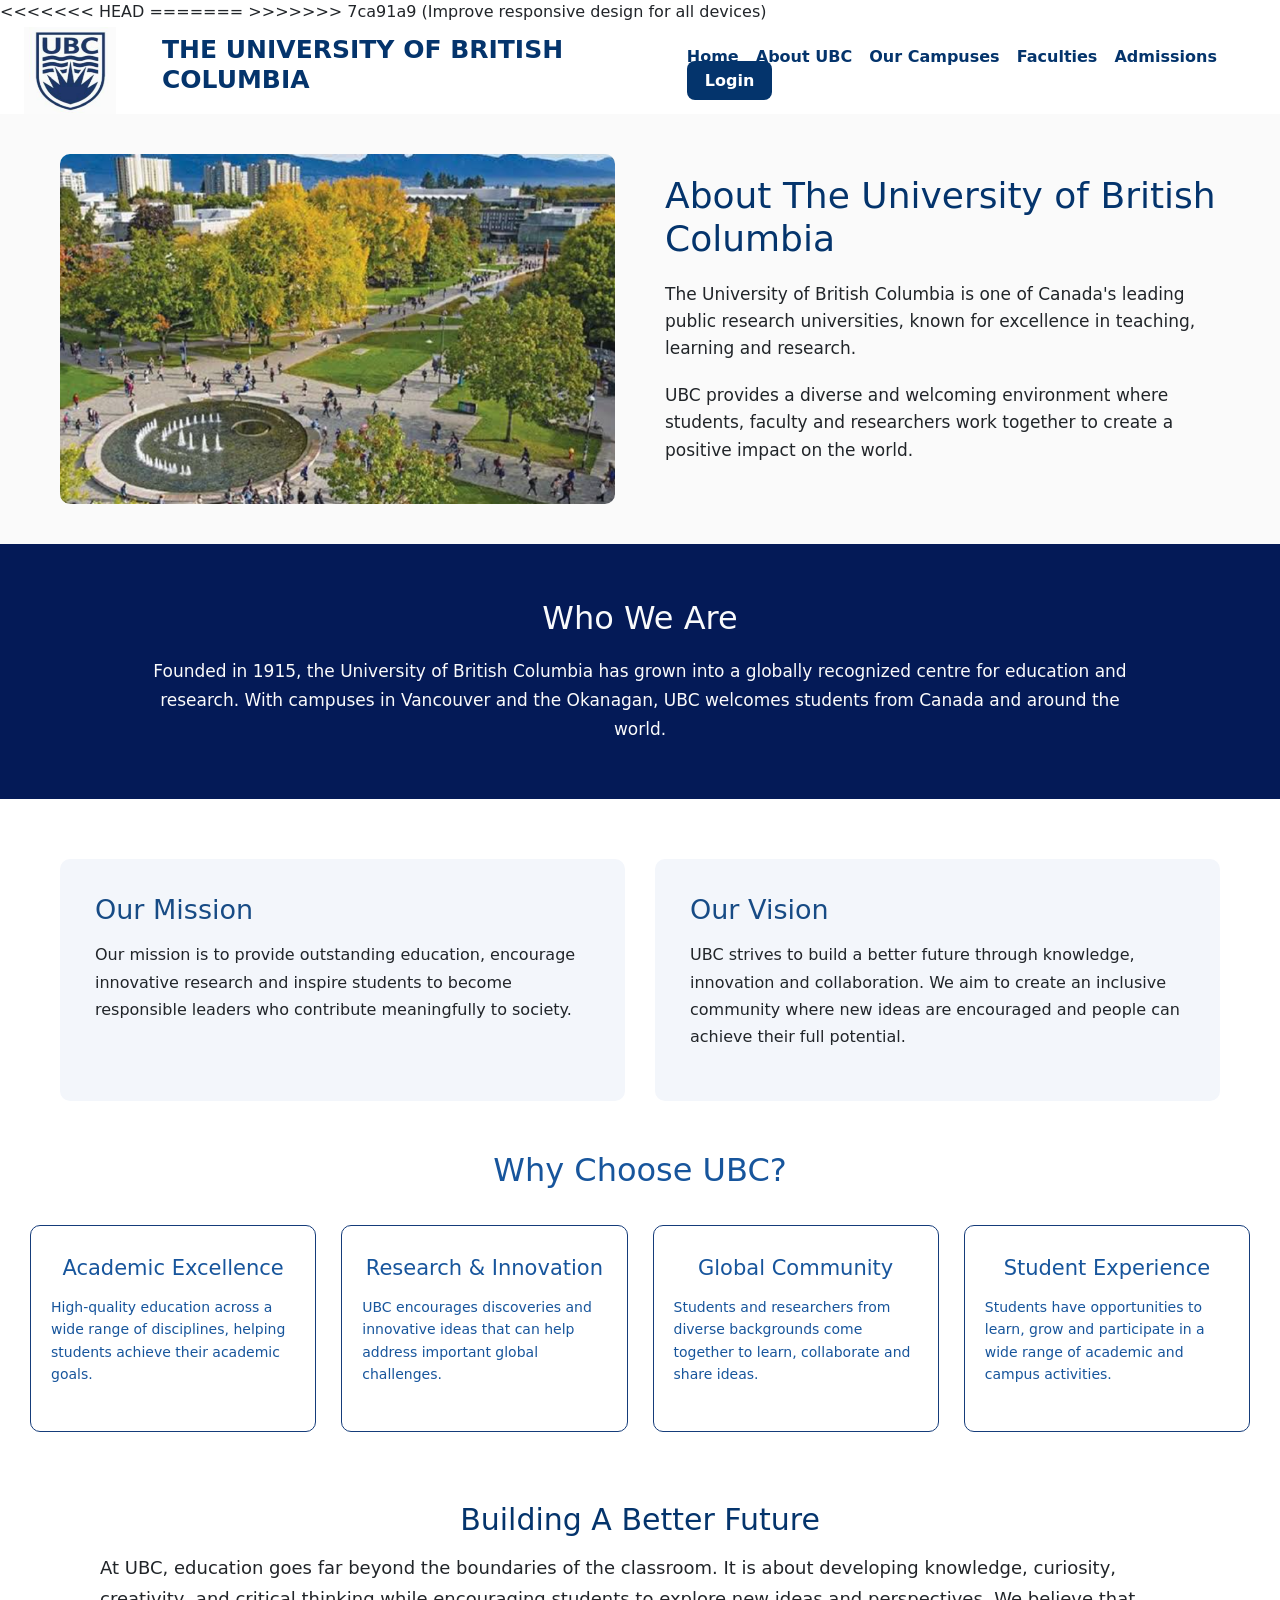
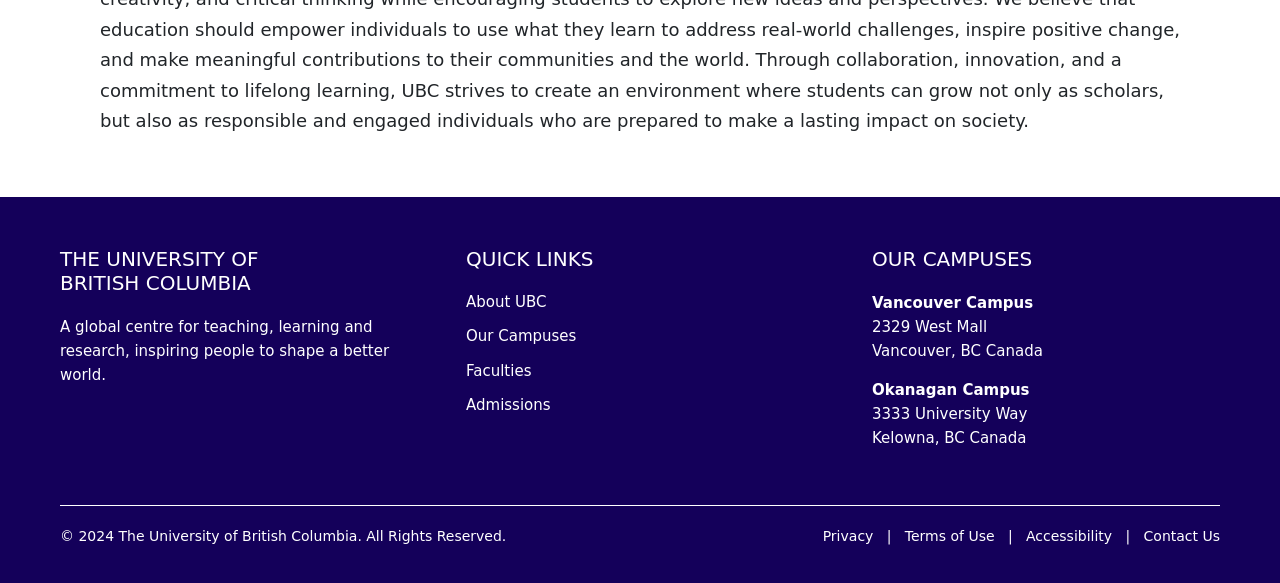
==== commit 28215af2: "Improve responsive design for all devices" ====
--- a/about.html
+++ b/about.html
@@ -1,11 +1,18 @@
 <!DOCTYPE html>
 <html lang="en">
 <head>
+<<<<<<< HEAD
 <meta charset="UTF-8">
 <meta name="viewport" content="width=device-width, initial-scale=1.0">
 <title>About UBC</title>
 <link href="https://cdn.jsdelivr.net/npm/bootstrap@5.3.3/dist/css/bootstrap.min.css" rel="stylesheet">
 <link rel="stylesheet" href="css/style.css">
+=======
+    <meta charset="UTF-8">
+    <meta name="viewport" content="width=device-width, initial-scale=1.0">
+    <title>About UBC</title>
+    <link rel="stylesheet" href="css/style.css">
+>>>>>>> 7ca91a9 (Improve responsive design for all devices)
 </head>
 <body>
 <header>
--- a/css/style.css
+++ b/css/style.css
@@ -1324,3 +1324,287 @@
 img{max-width:100%}
 
 
+
+
+/* ===== TABLET RESPONSIVE ===== */
+
+@media (max-width: 900px) {
+
+    #about,
+    .about-page,
+    .campus-detail,
+    .mission-vision {
+        flex-direction: column;
+    }
+
+    .about-image,
+    .about-text,
+    .about-page-image,
+    .about-page-text,
+    .campus-detail-image,
+    .campus-detail-text,
+    .mission,
+    .vision {
+        width: 100%;
+    }
+
+    .why-container,
+    .facility-container,
+    .requirements-container,
+    .process-container {
+        flex-wrap: wrap;
+    }
+
+    .why-card,
+    .facility-card,
+    .requirement-card,
+    .process-card {
+        width: calc(50% - 13px);
+    }
+
+    .faculty-card {
+        width: calc(50% - 15px);
+    }
+
+    .admission-option-container {
+        flex-direction: column;
+    }
+
+    .admission-option {
+        width: 100%;
+    }
+
+    .footer-content {
+        flex-wrap: wrap;
+    }
+
+    .footer-about,
+    .footer-links,
+    .footer-campus {
+        width: calc(50% - 25px);
+    }
+
+    .about-page,
+    .campus-detail {
+        padding: 40px 30px;
+    }
+
+    .who-we-are,
+    .student-life,
+    .faculty-experience,
+    .admission-info {
+        padding: 45px 30px;
+    }
+
+    .faculty-intro,
+    .admission-intro {
+        padding: 40px 30px;
+    }
+
+}
+
+
+/* ===== MOBILE RESPONSIVE ===== */
+
+@media (max-width: 600px) {
+
+    nav {
+        justify-content: center;
+        padding: 12px;
+    }
+
+    nav img {
+        width: 65px;
+        height: 65px;
+    }
+
+    nav h2 {
+        font-size: 17px;
+        margin-left: 10px;
+    }
+
+    nav div {
+        display: flex;
+        flex-wrap: wrap;
+        justify-content: center;
+        gap: 10px;
+    }
+
+    nav a {
+        margin: 0;
+        font-size: 14px;
+    }
+
+    .hero {
+        height: 350px;
+    }
+
+    .hero-text {
+        top: auto;
+        bottom: 30px;
+        left: 20px;
+        right: 20px;
+    }
+
+    .campus-hero,
+    .faculty-hero,
+    .admission-hero {
+        height: 320px;
+    }
+
+    .campus-hero-text,
+    .faculty-hero-text,
+    .admission-hero-text {
+        top: auto;
+        bottom: 25px;
+        left: 20px;
+        right: 20px;
+    }
+
+    .campus-hero-text h1,
+    .faculty-hero-text h1,
+    .admission-hero-text h1 {
+        font-size: 30px;
+    }
+
+    .campus-hero-text p,
+    .faculty-hero-text p,
+    .admission-hero-text p {
+        font-size: 16px;
+    }
+
+    #campuses,
+    .campus-facilities,
+    .admission-requirements,
+    .application-process {
+        padding: 30px 20px;
+    }
+
+    #campuses h2,
+    .about-text h2,
+    .campus-facilities h2 {
+        font-size: 27px;
+    }
+
+    .campus-container,
+    .footer-content {
+        flex-direction: column;
+    }
+
+    .campus-card,
+    .why-card,
+    .facility-card,
+    .requirement-card,
+    .process-card,
+    .faculty-card {
+        width: 100%;
+    }
+
+    #about,
+    .about-page,
+    .campus-detail {
+        padding: 30px 20px;
+        gap: 25px;
+    }
+
+    .mission-vision {
+        padding: 30px 20px;
+        gap: 20px;
+    }
+
+    .mission,
+    .vision {
+        padding: 25px 20px;
+    }
+
+    .why-container,
+    .facility-container,
+    .requirements-container,
+    .process-container,
+    .faculty-container {
+        flex-direction: column;
+        gap: 20px;
+    }
+
+    .who-we-are,
+    .student-life,
+    .faculty-experience,
+    .admission-info {
+        padding: 40px 20px;
+    }
+
+    .about-ending,
+    .campus-ending,
+    .faculty-ending,
+    .admission-ending {
+        padding: 35px 20px;
+    }
+
+    .faculty-intro,
+    .admission-intro {
+        padding: 35px 20px;
+    }
+
+    .student-life h2,
+    .faculty-experience h2,
+    .admission-info h2 {
+        font-size: 27px;
+    }
+
+    footer {
+        padding: 35px 20px 20px;
+    }
+
+    .footer-about,
+    .footer-links,
+    .footer-campus {
+        width: 100%;
+    }
+
+    .footer-bottom {
+        flex-direction: column;
+        gap: 12px;
+        text-align: center;
+    }
+
+    .register-page,
+    .login-page {
+        padding: 35px 15px;
+        min-height: auto;
+    }
+
+    .register-box,
+    .login-box {
+        padding: 30px 20px;
+    }
+
+    .dashboard-welcome {
+        padding: 30px 20px;
+    }
+
+    .dashboard-welcome h1 {
+        font-size: 27px;
+    }
+
+    .dashboard-card {
+        padding: 22px 18px;
+    }
+
+    .profile-details {
+        grid-template-columns: 1fr;
+    }
+
+    .profile-details .address-info {
+        grid-column: 1;
+    }
+
+    .academic-item {
+        flex-wrap: wrap;
+    }
+
+    .dashboard-message {
+        margin: 0 15px;
+        padding: 25px 18px;
+    }
+
+}
--- a/css/style.css
+++ b/css/style.css
@@ -1324,3 +1324,287 @@
 img{max-width:100%}
 
 
+
+
+/* ===== TABLET RESPONSIVE ===== */
+
+@media (max-width: 900px) {
+
+    #about,
+    .about-page,
+    .campus-detail,
+    .mission-vision {
+        flex-direction: column;
+    }
+
+    .about-image,
+    .about-text,
+    .about-page-image,
+    .about-page-text,
+    .campus-detail-image,
+    .campus-detail-text,
+    .mission,
+    .vision {
+        width: 100%;
+    }
+
+    .why-container,
+    .facility-container,
+    .requirements-container,
+    .process-container {
+        flex-wrap: wrap;
+    }
+
+    .why-card,
+    .facility-card,
+    .requirement-card,
+    .process-card {
+        width: calc(50% - 13px);
+    }
+
+    .faculty-card {
+        width: calc(50% - 15px);
+    }
+
+    .admission-option-container {
+        flex-direction: column;
+    }
+
+    .admission-option {
+        width: 100%;
+    }
+
+    .footer-content {
+        flex-wrap: wrap;
+    }
+
+    .footer-about,
+    .footer-links,
+    .footer-campus {
+        width: calc(50% - 25px);
+    }
+
+    .about-page,
+    .campus-detail {
+        padding: 40px 30px;
+    }
+
+    .who-we-are,
+    .student-life,
+    .faculty-experience,
+    .admission-info {
+        padding: 45px 30px;
+    }
+
+    .faculty-intro,
+    .admission-intro {
+        padding: 40px 30px;
+    }
+
+}
+
+
+/* ===== MOBILE RESPONSIVE ===== */
+
+@media (max-width: 600px) {
+
+    nav {
+        justify-content: center;
+        padding: 12px;
+    }
+
+    nav img {
+        width: 65px;
+        height: 65px;
+    }
+
+    nav h2 {
+        font-size: 17px;
+        margin-left: 10px;
+    }
+
+    nav div {
+        display: flex;
+        flex-wrap: wrap;
+        justify-content: center;
+        gap: 10px;
+    }
+
+    nav a {
+        margin: 0;
+        font-size: 14px;
+    }
+
+    .hero {
+        height: 350px;
+    }
+
+    .hero-text {
+        top: auto;
+        bottom: 30px;
+        left: 20px;
+        right: 20px;
+    }
+
+    .campus-hero,
+    .faculty-hero,
+    .admission-hero {
+        height: 320px;
+    }
+
+    .campus-hero-text,
+    .faculty-hero-text,
+    .admission-hero-text {
+        top: auto;
+        bottom: 25px;
+        left: 20px;
+        right: 20px;
+    }
+
+    .campus-hero-text h1,
+    .faculty-hero-text h1,
+    .admission-hero-text h1 {
+        font-size: 30px;
+    }
+
+    .campus-hero-text p,
+    .faculty-hero-text p,
+    .admission-hero-text p {
+        font-size: 16px;
+    }
+
+    #campuses,
+    .campus-facilities,
+    .admission-requirements,
+    .application-process {
+        padding: 30px 20px;
+    }
+
+    #campuses h2,
+    .about-text h2,
+    .campus-facilities h2 {
+        font-size: 27px;
+    }
+
+    .campus-container,
+    .footer-content {
+        flex-direction: column;
+    }
+
+    .campus-card,
+    .why-card,
+    .facility-card,
+    .requirement-card,
+    .process-card,
+    .faculty-card {
+        width: 100%;
+    }
+
+    #about,
+    .about-page,
+    .campus-detail {
+        padding: 30px 20px;
+        gap: 25px;
+    }
+
+    .mission-vision {
+        padding: 30px 20px;
+        gap: 20px;
+    }
+
+    .mission,
+    .vision {
+        padding: 25px 20px;
+    }
+
+    .why-container,
+    .facility-container,
+    .requirements-container,
+    .process-container,
+    .faculty-container {
+        flex-direction: column;
+        gap: 20px;
+    }
+
+    .who-we-are,
+    .student-life,
+    .faculty-experience,
+    .admission-info {
+        padding: 40px 20px;
+    }
+
+    .about-ending,
+    .campus-ending,
+    .faculty-ending,
+    .admission-ending {
+        padding: 35px 20px;
+    }
+
+    .faculty-intro,
+    .admission-intro {
+        padding: 35px 20px;
+    }
+
+    .student-life h2,
+    .faculty-experience h2,
+    .admission-info h2 {
+        font-size: 27px;
+    }
+
+    footer {
+        padding: 35px 20px 20px;
+    }
+
+    .footer-about,
+    .footer-links,
+    .footer-campus {
+        width: 100%;
+    }
+
+    .footer-bottom {
+        flex-direction: column;
+        gap: 12px;
+        text-align: center;
+    }
+
+    .register-page,
+    .login-page {
+        padding: 35px 15px;
+        min-height: auto;
+    }
+
+    .register-box,
+    .login-box {
+        padding: 30px 20px;
+    }
+
+    .dashboard-welcome {
+        padding: 30px 20px;
+    }
+
+    .dashboard-welcome h1 {
+        font-size: 27px;
+    }
+
+    .dashboard-card {
+        padding: 22px 18px;
+    }
+
+    .profile-details {
+        grid-template-columns: 1fr;
+    }
+
+    .profile-details .address-info {
+        grid-column: 1;
+    }
+
+    .academic-item {
+        flex-wrap: wrap;
+    }
+
+    .dashboard-message {
+        margin: 0 15px;
+        padding: 25px 18px;
+    }
+
+}
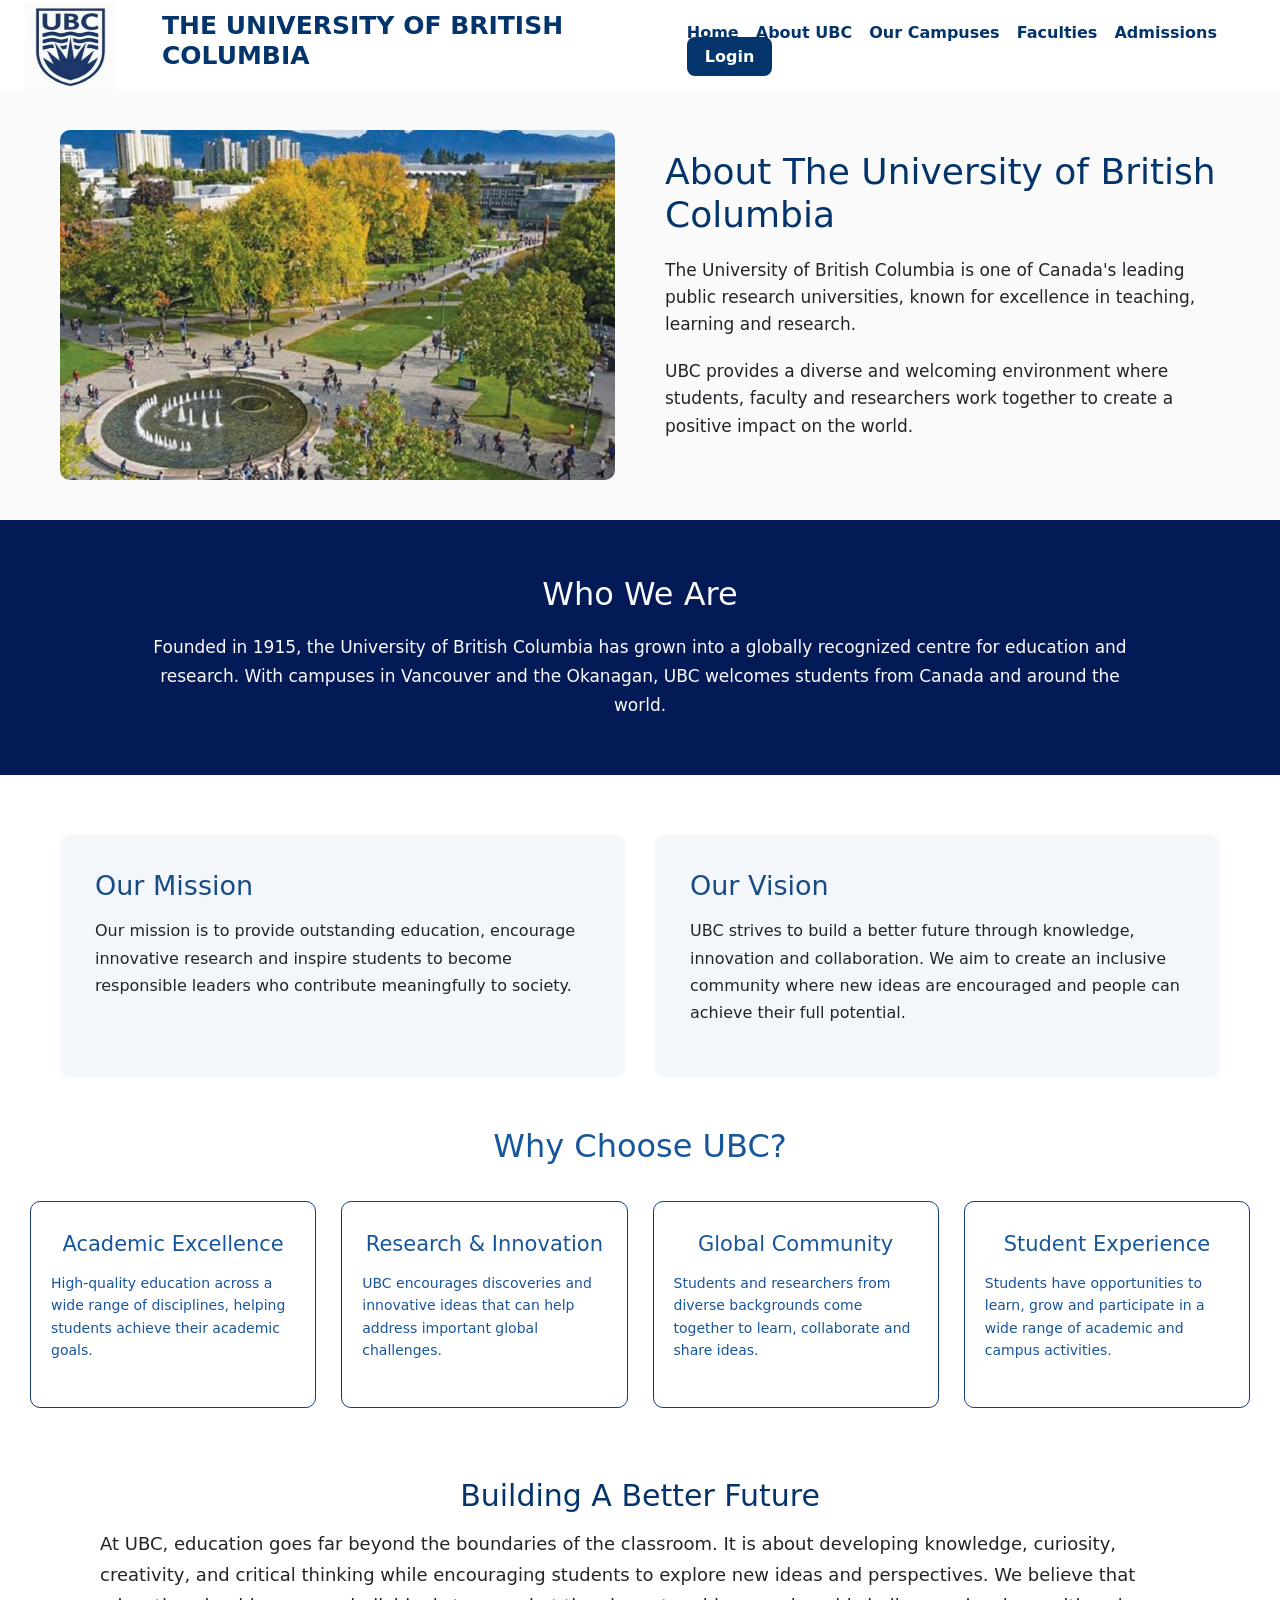
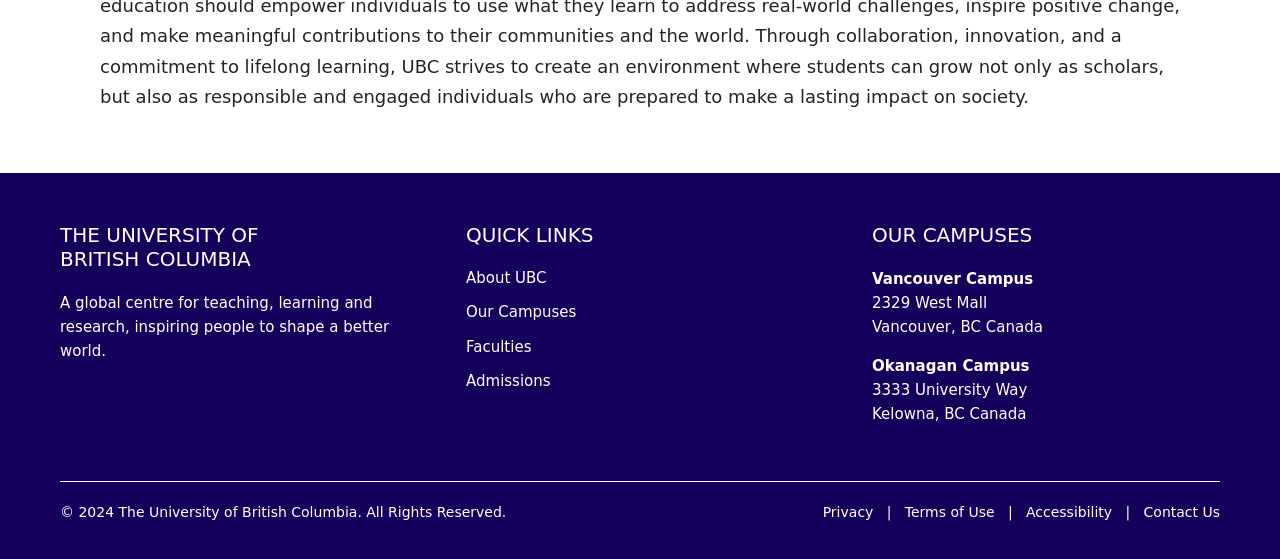
==== commit 1e79aa0d: "Update website files and fix layout" ====
--- a/about.html
+++ b/about.html
@@ -1,18 +1,11 @@
 <!DOCTYPE html>
 <html lang="en">
 <head>
-<<<<<<< HEAD
 <meta charset="UTF-8">
 <meta name="viewport" content="width=device-width, initial-scale=1.0">
 <title>About UBC</title>
 <link href="https://cdn.jsdelivr.net/npm/bootstrap@5.3.3/dist/css/bootstrap.min.css" rel="stylesheet">
 <link rel="stylesheet" href="css/style.css">
-=======
-    <meta charset="UTF-8">
-    <meta name="viewport" content="width=device-width, initial-scale=1.0">
-    <title>About UBC</title>
-    <link rel="stylesheet" href="css/style.css">
->>>>>>> 7ca91a9 (Improve responsive design for all devices)
 </head>
 <body>
 <header>
--- a/css/style.css
+++ b/css/style.css
@@ -57,11 +57,14 @@
 html {
     scroll-behavior: smooth;
 }
-.explore-button {   /* explore more button */
+.explore-button {
     display: inline-block;
-    padding: 8px 0;
+    padding: 4px 0px;
     color: rgb(250, 251, 251);
     text-decoration: none;
+    margin-top: -20px;
+    position: relative;
+    top: -15px;
 }
 #campuses{   /* 2 campuses section */ 
 padding:20px 30px;
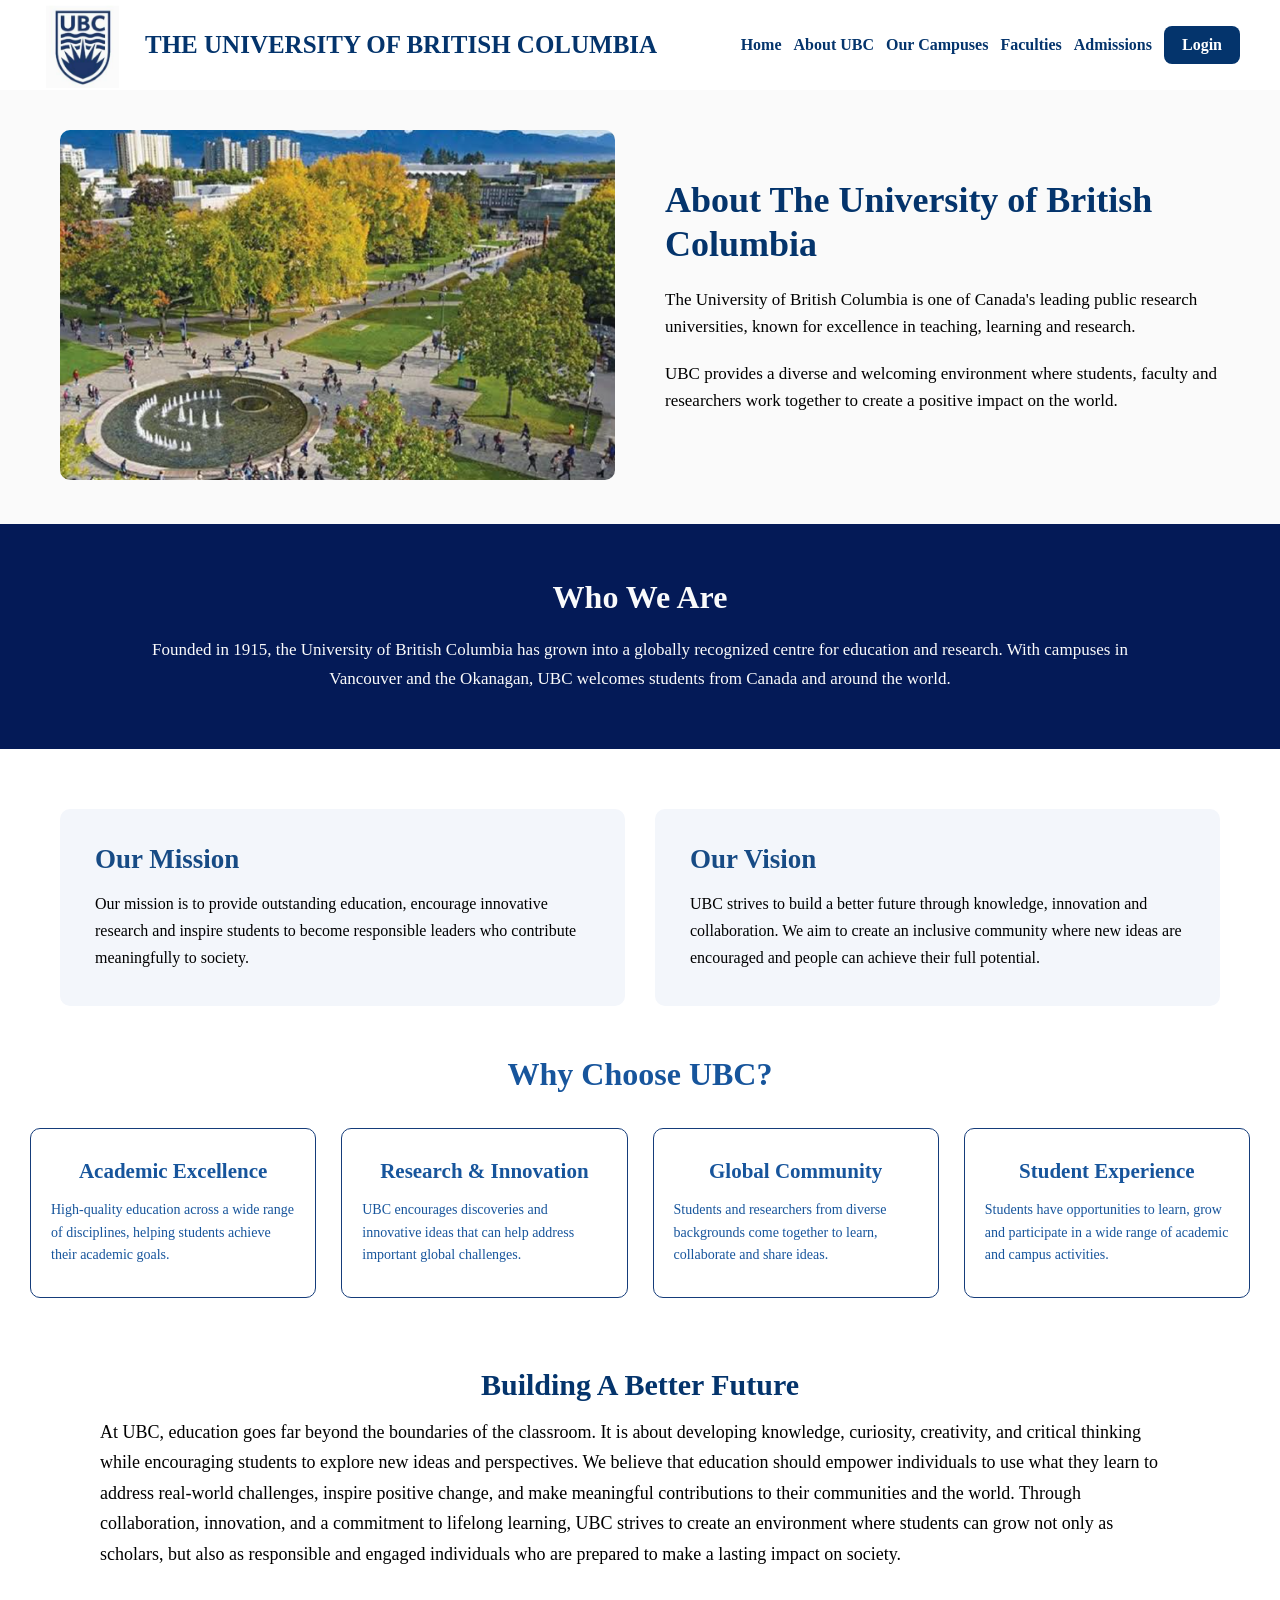
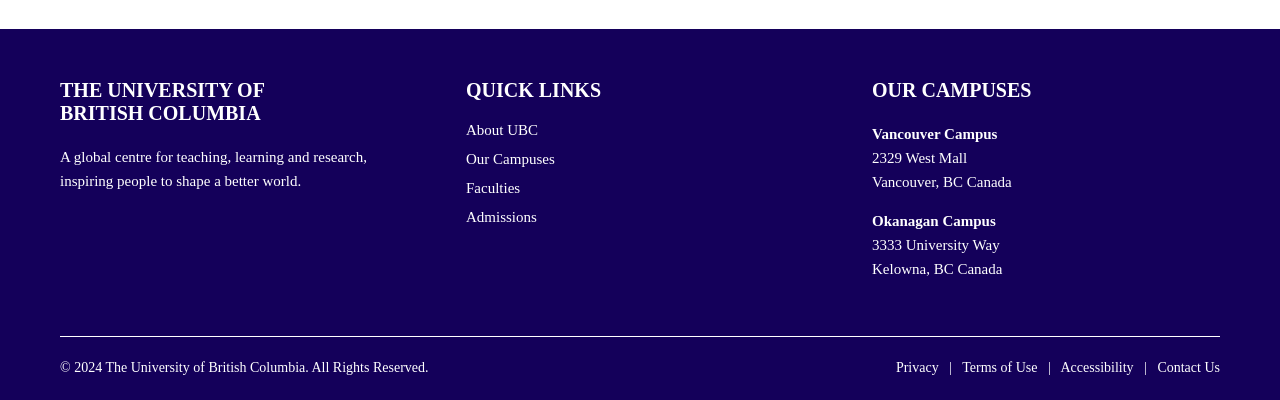
==== commit 76666d61: "Make all pages responsive" ====
--- a/about.html
+++ b/about.html
@@ -1,109 +1,173 @@
 <!DOCTYPE html>
-<html lang="en">
+<html>
 <head>
-<meta charset="UTF-8">
-<meta name="viewport" content="width=device-width, initial-scale=1.0">
-<title>About UBC</title>
-<link href="https://cdn.jsdelivr.net/npm/bootstrap@5.3.3/dist/css/bootstrap.min.css" rel="stylesheet">
-<link rel="stylesheet" href="css/style.css">
+    <title>About UBC</title>
+    <meta name="viewport" content="width=device-width, initial-scale=1.0">
+    <link rel="stylesheet" href="css/style.css">
 </head>
 <body>
-<header>
-<nav class="navbar navbar-expand-lg">
-<div class="container-fluid">
-<a class="navbar-brand" href="index.html"><img src="images/logo/logo.png" alt="logo"></a>
-<h2 class="navbar-title">THE UNIVERSITY OF BRITISH COLUMBIA</h2>
-<button class="navbar-toggler" type="button" data-bs-toggle="collapse" data-bs-target="#mainNavbar" aria-controls="mainNavbar" aria-expanded="false" aria-label="Toggle navigation">
-<span class="navbar-toggler-icon"></span>
-</button>
-<div class="collapse navbar-collapse" id="mainNavbar">
-<div class="navbar-links ms-auto">
-<a href="index.html">Home</a>
-<a href="about.html">About UBC</a>
-<a href="campuses.html">Our Campuses</a>
-<a href="faculties.html">Faculties</a>
-<a href="admissions.html">Admissions</a>
-<a href="login.html" class="login">Login</a>
-</div>
-</div>
-</div>
-</nav>
+    <header> 
+    <nav class="site-nav">
+
+        <img src="images/logo/logo.png" alt="UBC Logo">
+
+        <h2>THE UNIVERSITY OF BRITISH COLUMBIA</h2>
+
+        <button class="menu-toggle"
+                id="menuToggle"
+                aria-label="Toggle navigation"
+                aria-expanded="false">
+            <span></span>
+            <span></span>
+            <span></span>
+        </button>
+
+        <div class="nav-links" id="navLinks">
+            <a href="index.html">Home</a>
+            <a href="about.html">About UBC</a>
+            <a href="campuses.html">Our Campuses</a>
+            <a href="faculties.html">Faculties</a>
+            <a href="admissions.html">Admissions</a>
+            <a href="login.html" class="login">Login</a>
+        </div>
+
+    </nav>
 </header>
 <main>
-<section class="about-page">
-<div class="about-page-image">
-<img src="images/about/about.png" alt="About UBC">
-</div>
-<div class="about-page-text">
-<h1>About The University of British Columbia</h1>
-<p>The University of British Columbia is one of Canada's leading public research universities, known for excellence in teaching, learning and research.</p>
-<p>UBC provides a diverse and welcoming environment where students, faculty and researchers work together to create a positive impact on the world.</p>
-</div>
-</section>
-<section class="who-we-are">
-<h2>Who We Are</h2>
-<p>Founded in 1915, the University of British Columbia has grown into a globally recognized centre for education and research. With campuses in Vancouver and the Okanagan, UBC welcomes students from Canada and around the world.</p>
-</section>
-<section class="mission-vision">
-<div class="mission">
-<h2>Our Mission</h2>
-<p>Our mission is to provide outstanding education, encourage innovative research and inspire students to become responsible leaders who contribute meaningfully to society.</p>
-</div>
-<div class="vision">
-<h2>Our Vision</h2>
-<p>UBC strives to build a better future through knowledge, innovation and collaboration. We aim to create an inclusive community where new ideas are encouraged and people can achieve their full potential.</p>
-</div>
-</section>
-<section class="why-ubc">
-<h2>Why Choose UBC?</h2>
-<div class="why-container">
-<div class="why-card">
-<h3>Academic Excellence</h3>
-<p>High-quality education across a wide range of disciplines, helping students achieve their academic goals.</p>
-</div>
-<div class="why-card">
-<h3>Research & Innovation</h3>
-<p>UBC encourages discoveries and innovative ideas that can help address important global challenges.</p>
-</div>
-<div class="why-card">
-<h3>Global Community</h3>
-<p>Students and researchers from diverse backgrounds come together to learn, collaborate and share ideas.</p>
-</div>
-<div class="why-card">
-<h3>Student Experience</h3>
-<p>Students have opportunities to learn, grow and participate in a wide range of academic and campus activities.</p>
-</div>
-</div>
-</section>
-<section class="about-ending">
-<h2>Building A Better Future</h2>
-<p>At UBC, education goes far beyond the boundaries of the classroom. It is about developing knowledge, curiosity, creativity, and critical thinking while encouraging students to explore new ideas and perspectives. We believe that education should empower individuals to use what they learn to address real-world challenges, inspire positive change, and make meaningful contributions to their communities and the world. Through collaboration, innovation, and a commitment to lifelong learning, UBC strives to create an environment where students can grow not only as scholars, but also as responsible and engaged individuals who are prepared to make a lasting impact on society.</p>
-</section>
+    <section class="about-page">
+        <div class="about-page-image">
+            <img src="images/about/about.png" alt="About UBC">
+        </div>
+        <div class="about-page-text">
+            <h1>About The University of British Columbia</h1>
+            <p>
+                The University of British Columbia is one of Canada's leading
+                public research universities, known for excellence in teaching,
+                learning and research.
+            </p>
+            <p>
+                UBC provides a diverse and welcoming environment where students,
+                faculty and researchers work together to create a positive impact
+                on the world.
+            </p>
+        </div>
+    </section>
+    <section class="who-we-are">
+        <h2>Who We Are</h2>
+        <p>
+            Founded in 1915, the University of British Columbia has grown into
+            a globally recognized centre for education and research. With
+            campuses in Vancouver and the Okanagan, UBC welcomes students
+            from Canada and around the world.
+        </p>
+    </section>
+    <section class="mission-vision">
+        <div class="mission">
+            <h2>Our Mission</h2>
+
+            <p>
+                Our mission is to provide outstanding education, encourage
+                innovative research and inspire students to become responsible
+                leaders who contribute meaningfully to society.
+            </p>
+        </div>
+        <div class="vision">
+            <h2>Our Vision</h2>
+            <p>
+                UBC strives to build a better future through knowledge,
+                innovation and collaboration. We aim to create an inclusive
+                community where new ideas are encouraged and people can
+                achieve their full potential.
+            </p>
+        </div>
+    </section>
+    <section class="why-ubc">
+        <h2>Why Choose UBC?</h2>
+        <div class="why-container">
+            <div class="why-card">
+                <h3>Academic Excellence</h3>
+                <p>
+                    High-quality education across a wide range of disciplines,
+                    helping students achieve their academic goals.
+                </p>
+            </div>
+            <div class="why-card">
+                <h3>Research & Innovation</h3>
+                <p>
+                    UBC encourages discoveries and innovative ideas that can
+                    help address important global challenges.
+                </p>
+            </div>
+            <div class="why-card">
+                <h3>Global Community</h3>
+                <p>
+                    Students and researchers from diverse backgrounds come
+                    together to learn, collaborate and share ideas.
+                </p>
+            </div>
+            <div class="why-card">
+                <h3>Student Experience</h3>
+                <p>
+                    Students have opportunities to learn, grow and participate
+                    in a wide range of academic and campus activities.
+                </p>
+            </div>
+        </div>
+    </section>
+    <section class="about-ending">
+        <h2>Building A Better Future</h2>
+        <p>
+        At UBC, education goes far beyond the boundaries of the classroom. It is about developing knowledge, curiosity, creativity, and critical thinking while encouraging students to explore new ideas and perspectives. We believe that education should empower individuals to use what they learn to address real-world challenges, inspire positive change, and make meaningful contributions to their communities and the world. Through collaboration, innovation, and a commitment to lifelong learning, UBC strives to create an environment where students can grow not only as scholars, but also as responsible and engaged individuals who are prepared to make a lasting impact on society.
+        </p>
+    </section>
 </main>
 <footer>
-<div class="footer-content">
-<div class="footer-about">
-<h3>THE UNIVERSITY OF<br>BRITISH COLUMBIA</h3>
-<p>A global centre for teaching, learning and research, inspiring people to shape a better world.</p>
-</div>
-<div class="footer-links">
-<h3>QUICK LINKS</h3>
-<a href="about.html">About UBC</a>
-<a href="campuses.html">Our Campuses</a>
-<a href="faculties.html">Faculties</a>
-<a href="admissions.html">Admissions</a>
-</div>
-<div class="footer-campus">
-<h3>OUR CAMPUSES</h3>
-<p><strong>Vancouver Campus</strong><br>2329 West Mall<br>Vancouver, BC Canada</p>
-<p><strong>Okanagan Campus</strong><br>3333 University Way<br>Kelowna, BC Canada</p>
-</div>
-</div>
-<div class="footer-bottom">
-<p>©️ 2024 The University of British Columbia. All Rights Reserved.</p>
-<p>Privacy &nbsp; | &nbsp; Terms of Use &nbsp; | &nbsp; Accessibility &nbsp; | &nbsp; Contact Us</p>
+    <div class="footer-content">
+        <div class="footer-about">
+            <h3>THE UNIVERSITY OF<br>BRITISH COLUMBIA</h3>
+            <p>
+                A global centre for teaching, learning and research,
+                inspiring people to shape a better world.
+            </p>
+        </div>
+        <div class="footer-links">
+            <h3>QUICK LINKS</h3>
+            <a href="about.html">About UBC</a>
+            <a href="campuses.html">Our Campuses</a>
+            <a href="faculties.html">Faculties</a>
+            <a href="admissions.html">Admissions</a>
+        </div>
+        <div class="footer-campus">
+            <h3>OUR CAMPUSES</h3>
+            <p>
+                <strong>Vancouver Campus</strong><br>
+                2329 West Mall<br>
+                Vancouver, BC Canada
+            </p>
+            <p>
+                <strong>Okanagan Campus</strong><br>
+                3333 University Way<br>
+                Kelowna, BC Canada
+            </p>
+        </div>
+    </div>
+    <div class="footer-bottom">
+    <p>©️ 2024 The University of British Columbia. All Rights Reserved.</p>
+    <p>Privacy &nbsp; | &nbsp; Terms of Use &nbsp; | &nbsp; Accessibility &nbsp; | &nbsp; Contact Us</p>
 </div>
 </footer>
-<script src="https://cdn.jsdelivr.net/npm/bootstrap@5.3.3/dist/js/bootstrap.bundle.min.js"></script>
+<script>
+const menuToggle = document.getElementById("menuToggle");
+const navLinks = document.getElementById("navLinks");
+
+if (menuToggle && navLinks) {
+    menuToggle.addEventListener("click", function () {
+        navLinks.classList.toggle("active");
+
+        const isOpen = navLinks.classList.contains("active");
+        menuToggle.setAttribute("aria-expanded", isOpen);
+    });
+}
+</script>
 </body>
 </html>
--- a/css/style.css
+++ b/css/style.css
@@ -57,14 +57,11 @@
 html {
     scroll-behavior: smooth;
 }
-.explore-button {
+.explore-button {   /* explore more button */
     display: inline-block;
-    padding: 4px 0px;
+    padding: 8px 0;
     color: rgb(250, 251, 251);
     text-decoration: none;
-    margin-top: -20px;
-    position: relative;
-    top: -15px;
 }
 #campuses{   /* 2 campuses section */ 
 padding:20px 30px;
@@ -1143,32 +1140,174 @@
 }
 
 
+
 /* ............... RESPONSIVE ............... */
 
+
+/* ===== RESPONSIVE HEADER ===== */
+
+.site-nav {
+    position: relative;
+    height: 90px;
+    display: flex;
+    align-items: center;
+    padding: 0 40px;
+    background: white;
+    gap: 0;
+}
+
+.site-nav img {
+    width: 85px;
+    height: 85px;
+    object-fit: contain;
+    flex-shrink: 0;
+}
+
+.site-nav h2 {
+    color: #04346c;
+    margin-left: 20px;
+    font-size: 25px;
+    font-weight: 700;
+    white-space: nowrap;
+}
+
+.site-nav .nav-links {
+    margin-left: auto;
+    display: flex;
+    align-items: center;
+    gap: 12px;
+}
+
+.site-nav .nav-links a {
+    text-decoration: none;
+    color: #04346c;
+    font-size: 16px;
+    font-weight: 600;
+    margin: 0;
+}
+
+.site-nav .nav-links .login {
+    color: white;
+    background: #04346c;
+    padding: 10px 18px;
+    border-radius: 8px;
+}
+
+.site-nav .nav-links .login:hover {
+    background: #001f3f;
+}
+
+.menu-toggle {
+    display: none;
+    background: white;
+    border: 1px solid #ccc;
+    border-radius: 8px;
+    width: 46px;
+    height: 46px;
+    cursor: pointer;
+    flex-shrink: 0;
+    align-items: center;
+    justify-content: center;
+    flex-direction: column;
+    gap: 6px;
+}
+
+.menu-toggle span {
+    width: 25px;
+    height: 3px;
+    background: #555;
+    border-radius: 3px;
+}
+
+
+/* ===== TABLET AND MOBILE HEADER ===== */
+
+@media (max-width: 1100px) {
+
+    .site-nav {
+        height: 75px;
+        padding: 8px 15px;
+        gap: 10px;
+        flex-wrap: nowrap;
+    }
+
+    .site-nav img {
+        width: 48px;
+        height: 48px;
+    }
+
+    .site-nav h2 {
+        margin-left: 0;
+        font-size: clamp(11px, 2vw, 17px);
+        white-space: normal;
+        line-height: 1.2;
+        flex: 1;
+    }
+
+    .menu-toggle {
+        display: flex;
+    }
+
+    .site-nav .nav-links {
+        display: none;
+        position: absolute;
+        top: 75px;
+        left: 0;
+        width: 100%;
+        background: white;
+        padding: 15px 20px;
+        margin: 0;
+        flex-direction: column;
+        align-items: stretch;
+        gap: 0;
+        box-shadow: 0 5px 12px rgba(0,0,0,0.12);
+        z-index: 1000;
+    }
+
+    .site-nav .nav-links.active {
+        display: flex;
+    }
+
+    .site-nav .nav-links a {
+        padding: 12px 10px;
+        border-bottom: 1px solid #eee;
+    }
+
+    .site-nav .nav-links .login {
+        text-align: center;
+        margin-top: 10px;
+    }
+}
+
+
+/* ===== SMALL MOBILE ===== */
+
+@media (max-width: 380px) {
+
+    .site-nav {
+        padding: 8px 10px;
+        gap: 7px;
+    }
+
+    .site-nav img {
+        width: 42px;
+        height: 42px;
+    }
+
+    .site-nav h2 {
+        font-size: 11px;
+    }
+
+    .menu-toggle {
+        width: 40px;
+        height: 40px;
+    }
+}
+
+
+/* ===== OTHER RESPONSIVE ELEMENTS ===== */
+
 @media (max-width: 900px) {
-
-    nav {
-        height: auto;
-        padding: 15px 20px;
-        flex-wrap: wrap;
-    }
-
-    nav h2 {
-        font-size: 18px;
-        margin-left: 15px;
-    }
-
-    nav div {
-        width: 100%;
-        margin-top: 15px;
-        text-align: center;
-    }
-
-    nav a {
-        display: inline-block;
-        margin-bottom: 8px;
-    }
-
 
     .form-row {
         flex-direction: column;
@@ -1178,7 +1317,6 @@
     .form-row .form-group {
         width: 100%;
     }
-
 
     .dashboard-welcome {
         flex-direction: column;
@@ -1200,9 +1338,10 @@
     .dashboard-message {
         margin: 0 20px;
     }
-
-}
-
+}
+
+
+/* ===== SMALL SCREEN FORMS ===== */
 
 @media (max-width: 600px) {
 
@@ -1218,250 +1357,364 @@
     .profile-details .address-info {
         grid-column: 1;
     }
-
-}
-/* RESPONSIVE DESIGN */
-@media (max-width: 991.98px){
-nav{height:auto;min-height:90px;padding:12px 20px;flex-wrap:wrap}
-nav img{width:75px;height:70px;object-fit:contain}
-nav h2{font-size:clamp(15px,2.5vw,22px);margin-left:12px;flex:1}
-nav div{width:100%;margin:12px 0 0;text-align:center}
-nav a{display:inline-block;margin:6px 8px}
-.hero-text{top:auto;bottom:35px;left:30px;right:25px}
-.campus-container{flex-wrap:wrap}
-.campus-card{width:100%}
-#about,.about-page,.campus-detail{flex-direction:column;gap:25px;padding:35px 25px}
-.about-image,.about-text,.about-page-image,.about-page-text,.campus-detail-image,.campus-detail-text{width:100%}
-.mission-vision{padding:35px 25px;flex-wrap:wrap}
-.mission,.vision{width:100%}
-.why-container,.facility-container,.requirements-container,.process-container{flex-wrap:wrap}
-.why-card,.facility-card,.requirement-card,.process-card{width:calc(50% - 13px)}
-.campus-hero-text,.faculty-hero-text,.admission-hero-text{top:auto;bottom:30px;left:25px;right:25px}
-.campus-hero-text h1,.faculty-hero-text h1,.admission-hero-text h1{font-size:clamp(28px,5vw,40px)}
-.campus-detail-image img,.about-page-image img{height:auto;max-height:350px}
-.faculty-intro,.admission-intro{padding:35px 25px}
-.faculty-section{padding:25px}
-.faculty-card{width:calc(50% - 15px)}
-.admission-option-container{flex-wrap:wrap}
-.admission-option{width:100%}
-.who-we-are,.student-life,.faculty-experience,.admission-info{padding:45px 25px}
-.about-ending,.campus-ending,.faculty-ending,.admission-ending{padding:35px 25px}
-.campus-facilities,.admission-requirements,.application-process{padding:40px 25px}
-.footer-content{flex-wrap:wrap;gap:30px}
-.footer-about,.footer-links,.footer-campus{width:calc(50% - 15px)}
-.footer-bottom{gap:15px;flex-wrap:wrap}
-.dashboard-welcome{padding:30px}
-.dashboard-content{padding:30px;gap:20px}
-.profile-card,.dashboard-side{width:100%}
-.dashboard-content{flex-direction:column}
-.dashboard-message{margin:0 30px}
-}
-@media (max-width: 575.98px){
-nav{padding:10px 15px}
-nav img{width:55px;height:55px}
-nav h2{font-size:14px;margin-left:8px}
-nav div{display:flex;flex-direction:column;align-items:stretch}
-nav a{margin:3px 0;padding:8px}
-nav .login{align-self:center;margin-top:5px}
-.hero{height:380px}
-.hero-text{left:18px;right:18px;bottom:25px}
-.hero-text h1{font-size:clamp(24px,7vw,32px)}
-.hero-text p{font-size:14px}
-#campuses{padding:25px 18px}
-#campuses h2{font-size:28px}
-.campus-intro{font-size:15px}
-.campus-container{gap:25px;margin-top:25px}
-.campus-card img{height:220px}
-.campus-card h3{font-size:21px}
-.campus-card p{font-size:14px}
-#about{padding:30px 18px;gap:20px}
-.about-text h2,.about-page-text h1,.campus-detail-text h2{font-size:27px}
-.about-text p,.about-page-text p,.campus-detail-text p{font-size:15px}
-.about-page,.campus-detail{padding:30px 18px}
-.who-we-are{padding:35px 20px}
-.who-we-are h2,.why-ubc h2,.student-life h2,.campus-ending h2,.faculty-ending h2,.admission-ending h2{font-size:26px}
-.mission-vision{padding:25px 18px}
-.mission,.vision{padding:25px 20px}
-.why-container,.facility-container,.requirements-container,.process-container{flex-direction:column;gap:18px}
-.why-card,.facility-card,.requirement-card,.process-card{width:100%}
-.why-ubc{padding:25px 18px}
-.campus-hero,.faculty-hero,.admission-hero{height:320px}
-.campus-hero-text,.faculty-hero-text,.admission-hero-text{left:18px;right:18px;bottom:22px}
-.campus-hero-text h1,.faculty-hero-text h1,.admission-hero-text h1{font-size:28px}
-.campus-hero-text p,.faculty-hero-text p,.admission-hero-text p{font-size:15px}
-.campus-facilities,.admission-requirements,.application-process{padding:30px 18px}
-.student-life,.faculty-experience,.admission-info{padding:35px 20px}
-.campus-ending,.faculty-ending,.admission-ending,.about-ending{padding:30px 20px}
-.about-ending p,.campus-ending p,.faculty-ending p,.admission-ending p{font-size:15px}
-.faculty-intro,.admission-intro{padding:30px 18px}
-.faculty-card{width:100%}
-.faculty-card img{height:200px}
-.faculty-section{padding:20px 18px}
-.admission-options{padding:30px 18px}
-.admission-option{padding:25px 20px}
-.register-page{padding:30px 15px;min-height:auto}
-.register-box,.login-box{padding:25px 18px}
-.register-heading h1,.login-heading h1{font-size:27px}
-.login-page{padding:35px 15px;min-height:calc(100vh - 70px)}
-.form-row{flex-direction:column;gap:0}
-.form-row .form-group{width:100%}
-.dashboard-welcome{padding:25px 18px}
-.dashboard-welcome h1{font-size:27px}
-.student-id-box{max-width:100%;overflow-wrap:anywhere}
-.dashboard-content{padding:25px 15px}
-.dashboard-card{padding:22px 18px}
-.dashboard-card h2{font-size:21px}
-.profile-details{grid-template-columns:1fr}
-.profile-details .address-info{grid-column:auto}
-.academic-item{flex-wrap:wrap}
-.academic-item strong{text-align:left;overflow-wrap:anywhere}
-.dashboard-message{margin:0 15px;padding:25px 18px}
-.dashboard-message h2{font-size:23px}
-footer{padding:35px 20px 20px}
-.footer-content{flex-direction:column;gap:30px}
-.footer-about,.footer-links,.footer-campus{width:100%}
-.footer-content h3{font-size:18px}
-.footer-bottom{flex-direction:column;font-size:12px;gap:8px}
-.footer-bottom p{overflow-wrap:anywhere}
-}
-img{max-width:100%}
-
-
-
-
-/* ===== TABLET RESPONSIVE ===== */
+}
+
+
+
+/* ===== RESPONSIVE FOOTER ===== */
+
+.footer-content {
+    display: flex;
+    justify-content: space-between;
+    gap: 40px;
+    flex-wrap: wrap;
+}
+
+.footer-about,
+.footer-links,
+.footer-campus {
+    width: 30%;
+    min-width: 200px;
+}
+
+.footer-bottom {
+    display: flex;
+    justify-content: space-between;
+    align-items: center;
+    gap: 15px;
+    flex-wrap: wrap;
+}
+
+.footer-bottom p {
+    line-height: 1.6;
+}
+
+/* ===== TABLET ===== */
 
 @media (max-width: 900px) {
-
+    footer {
+        padding: 40px 30px 20px;
+    }
+
+    .footer-content {
+        gap: 30px;
+    }
+
+    .footer-about,
+    .footer-links,
+    .footer-campus {
+        width: calc(50% - 15px);
+    }
+
+    .footer-bottom {
+        flex-direction: column;
+        text-align: center;
+    }
+}
+
+/* ===== MOBILE ===== */
+
+@media (max-width: 600px) {
+    footer {
+        padding: 35px 20px 20px;
+    }
+
+    .footer-content {
+        flex-direction: column;
+        gap: 30px;
+    }
+
+    .footer-about,
+    .footer-links,
+    .footer-campus {
+        width: 100%;
+        min-width: 0;
+    }
+
+    .footer-content h3 {
+        font-size: 18px;
+        margin-bottom: 15px;
+    }
+
+    .footer-about p,
+    .footer-campus p,
+    .footer-links a {
+        font-size: 14px;
+    }
+
+    .footer-bottom {
+        flex-direction: column;
+        text-align: center;
+        gap: 12px;
+        font-size: 12px;
+    }
+}
+
+
+
+/* =================================
+   RESPONSIVE MAIN SECTIONS
+================================= */
+
+/* ===== TABLET ===== */
+
+@media (max-width: 900px) {
+
+    /* Home page */
+    .hero {
+        height: 400px;
+    }
+
+    .hero-text {
+        top: auto;
+        bottom: 35px;
+        left: 30px;
+        right: 25px;
+    }
+
+    .campus-container,
     #about,
-    .about-page,
+    .mission-vision,
     .campus-detail,
-    .mission-vision {
+    .admission-option-container {
         flex-direction: column;
     }
 
+    .campus-card,
     .about-image,
     .about-text,
-    .about-page-image,
-    .about-page-text,
+    .mission,
+    .vision,
     .campus-detail-image,
     .campus-detail-text,
-    .mission,
-    .vision {
+    .admission-option {
         width: 100%;
     }
 
-    .why-container,
+    #about {
+        padding: 35px 30px;
+        gap: 25px;
+    }
+
+    /* About page */
+    .about-page {
+        flex-direction: column;
+        padding: 35px 30px;
+        gap: 25px;
+    }
+
+    .about-page-image,
+    .about-page-text {
+        width: 100%;
+    }
+
+    .who-we-are,
+    .student-life,
+    .faculty-experience,
+    .admission-info {
+        padding: 50px 30px;
+    }
+
+    .mission-vision {
+        padding: 35px 30px;
+    }
+
+    .why-container {
+        flex-wrap: wrap;
+    }
+
+    .why-card {
+        width: calc(50% - 13px);
+    }
+
+    .about-ending,
+    .campus-ending,
+    .faculty-ending,
+    .admission-ending {
+        padding: 40px 30px;
+    }
+
+    /* Campuses page */
+    .campus-detail {
+        padding: 40px 30px;
+        gap: 25px;
+    }
+
     .facility-container,
     .requirements-container,
     .process-container {
         flex-wrap: wrap;
     }
 
-    .why-card,
     .facility-card,
     .requirement-card,
     .process-card {
         width: calc(50% - 13px);
     }
 
+    /* Faculties page */
+    .faculty-intro {
+        padding: 40px 30px 25px;
+    }
+
+    .faculty-section {
+        padding: 25px 30px 45px;
+    }
+
     .faculty-card {
         width: calc(50% - 15px);
     }
 
-    .admission-option-container {
-        flex-direction: column;
-    }
-
-    .admission-option {
-        width: 100%;
-    }
-
-    .footer-content {
-        flex-wrap: wrap;
-    }
-
-    .footer-about,
-    .footer-links,
-    .footer-campus {
-        width: calc(50% - 25px);
-    }
-
-    .about-page,
-    .campus-detail {
-        padding: 40px 30px;
-    }
-
-    .who-we-are,
-    .student-life,
-    .faculty-experience,
-    .admission-info {
-        padding: 45px 30px;
-    }
-
-    .faculty-intro,
+    /* Admissions page */
     .admission-intro {
         padding: 40px 30px;
     }
 
-}
-
-
-/* ===== MOBILE RESPONSIVE ===== */
+    .admission-options {
+        padding: 40px 30px;
+    }
+
+    .admission-requirements,
+    .application-process {
+        padding: 45px 30px;
+    }
+
+    /* Hero text */
+    .campus-hero-text,
+    .faculty-hero-text,
+    .admission-hero-text {
+        left: 30px;
+        right: 25px;
+        top: auto;
+        bottom: 35px;
+    }
+
+}
+
+
+/* ===== MOBILE ===== */
 
 @media (max-width: 600px) {
 
-    nav {
-        justify-content: center;
-        padding: 12px;
-    }
-
-    nav img {
-        width: 65px;
-        height: 65px;
-    }
-
-    nav h2 {
-        font-size: 17px;
-        margin-left: 10px;
-    }
-
-    nav div {
-        display: flex;
-        flex-wrap: wrap;
-        justify-content: center;
-        gap: 10px;
-    }
-
-    nav a {
-        margin: 0;
-        font-size: 14px;
-    }
-
+    /* Common headings */
+    #campuses h2,
+    .about-text h2,
+    .about-page-text h1,
+    .who-we-are h2,
+    .mission h2,
+    .vision h2,
+    .why-ubc h2,
+    .campus-detail-text h2,
+    .campus-facilities h2,
+    .student-life h2,
+    .faculty-intro h2,
+    .faculty-experience h2,
+    .admission-intro h2,
+    .admission-options h2,
+    .admission-requirements h2,
+    .application-process h2,
+    .admission-info h2 {
+        font-size: 25px;
+    }
+
+    /* Home page */
     .hero {
-        height: 350px;
+        height: 300px;
     }
 
     .hero-text {
-        top: auto;
-        bottom: 30px;
         left: 20px;
         right: 20px;
-    }
-
+        bottom: 25px;
+    }
+
+    #campuses {
+        padding: 30px 20px;
+    }
+
+    .campus-container {
+        gap: 25px;
+        margin-top: 25px;
+    }
+
+    .campus-card img {
+        height: 220px;
+    }
+
+    #about {
+        padding: 30px 20px;
+        gap: 20px;
+    }
+
+    .about-text p,
+    .campus-card p {
+        font-size: 15px;
+    }
+
+    /* About page */
+    .about-page {
+        padding: 30px 20px;
+    }
+
+    .about-page-image img {
+        height: 230px;
+    }
+
+    .about-page-text p,
+    .who-we-are p,
+    .mission p,
+    .vision p {
+        font-size: 15px;
+    }
+
+    .who-we-are {
+        padding: 40px 20px;
+    }
+
+    .mission-vision {
+        padding: 30px 20px;
+        gap: 20px;
+    }
+
+    .mission,
+    .vision {
+        padding: 25px 20px;
+    }
+
+    .why-ubc {
+        padding: 25px 20px 35px;
+    }
+
+    .why-container {
+        flex-direction: column;
+        gap: 18px;
+    }
+
+    .why-card {
+        width: 100%;
+    }
+
+    .about-ending {
+        padding: 25px 20px 40px;
+    }
+
+    .about-ending p {
+        font-size: 15px;
+    }
+
+    /* Campus page */
     .campus-hero,
     .faculty-hero,
     .admission-hero {
-        height: 320px;
+        height: 300px;
     }
 
     .campus-hero-text,
     .faculty-hero-text,
     .admission-hero-text {
-        top: auto;
-        bottom: 25px;
         left: 20px;
         right: 20px;
+        bottom: 25px;
     }
 
     .campus-hero-text h1,
@@ -1473,132 +1726,160 @@
     .campus-hero-text p,
     .faculty-hero-text p,
     .admission-hero-text p {
-        font-size: 16px;
-    }
-
-    #campuses,
-    .campus-facilities,
-    .admission-requirements,
-    .application-process {
-        padding: 30px 20px;
-    }
-
-    #campuses h2,
-    .about-text h2,
-    .campus-facilities h2 {
-        font-size: 27px;
-    }
-
-    .campus-container,
-    .footer-content {
-        flex-direction: column;
-    }
-
-    .campus-card,
-    .why-card,
-    .facility-card,
-    .requirement-card,
-    .process-card,
-    .faculty-card {
-        width: 100%;
-    }
-
-    #about,
-    .about-page,
+        font-size: 15px;
+    }
+
     .campus-detail {
         padding: 30px 20px;
-        gap: 25px;
-    }
-
-    .mission-vision {
-        padding: 30px 20px;
         gap: 20px;
     }
 
-    .mission,
-    .vision {
-        padding: 25px 20px;
-    }
-
-    .why-container,
-    .facility-container,
-    .requirements-container,
-    .process-container,
+    .campus-detail-image img {
+        height: 230px;
+    }
+
+    .campus-facilities {
+        padding: 40px 20px;
+    }
+
+    .facility-container {
+        flex-direction: column;
+        gap: 18px;
+    }
+
+    .facility-card {
+        width: 100%;
+    }
+
+    .student-life {
+        padding: 40px 20px;
+    }
+
+    .student-life p,
+    .campus-ending p {
+        font-size: 15px;
+    }
+
+    .campus-ending {
+        padding: 40px 20px;
+    }
+
+    /* Faculties page */
+    .faculty-intro {
+        padding: 35px 20px 20px;
+    }
+
+    .faculty-section {
+        padding: 20px;
+    }
+
     .faculty-container {
         flex-direction: column;
         gap: 20px;
     }
 
-    .who-we-are,
-    .student-life,
-    .faculty-experience,
+    .faculty-card {
+        width: 100%;
+    }
+
+    .faculty-card img {
+        height: 200px;
+    }
+
+    .faculty-experience {
+        padding: 40px 20px;
+    }
+
+    .faculty-ending {
+        padding: 40px 20px;
+    }
+
+    /* Admissions page */
+    .admission-intro,
+    .admission-options {
+        padding: 35px 20px;
+    }
+
+    .admission-option-container {
+        flex-direction: column;
+        gap: 20px;
+    }
+
+    .admission-option {
+        width: 100%;
+        padding: 25px 20px;
+    }
+
+    .admission-requirements,
+    .application-process {
+        padding: 40px 20px;
+    }
+
+    .requirements-container,
+    .process-container {
+        flex-direction: column;
+        gap: 18px;
+    }
+
+    .requirement-card,
+    .process-card {
+        width: 100%;
+    }
+
     .admission-info {
+        padding: 45px 20px;
+    }
+
+    .admission-ending {
         padding: 40px 20px;
     }
 
-    .about-ending,
-    .campus-ending,
-    .faculty-ending,
-    .admission-ending {
-        padding: 35px 20px;
-    }
-
-    .faculty-intro,
-    .admission-intro {
-        padding: 35px 20px;
-    }
-
-    .student-life h2,
-    .faculty-experience h2,
-    .admission-info h2 {
-        font-size: 27px;
-    }
-
-    footer {
-        padding: 35px 20px 20px;
-    }
-
-    .footer-about,
-    .footer-links,
-    .footer-campus {
-        width: 100%;
-    }
-
-    .footer-bottom {
-        flex-direction: column;
+    /* Login and Register */
+    .login-page {
+        padding: 40px 15px;
+    }
+
+    .login-box,
+    .register-box {
+        padding: 30px 20px;
+    }
+
+    .login-heading h1,
+    .register-heading h1 {
+        font-size: 26px;
+    }
+
+    .login-options {
+        flex-wrap: wrap;
         gap: 12px;
-        text-align: center;
-    }
-
-    .register-page,
-    .login-page {
-        padding: 35px 15px;
-        min-height: auto;
-    }
-
-    .register-box,
-    .login-box {
-        padding: 30px 20px;
-    }
-
+    }
+
+    /* Dashboard */
     .dashboard-welcome {
         padding: 30px 20px;
     }
 
     .dashboard-welcome h1 {
-        font-size: 27px;
+        font-size: 26px;
+    }
+
+    .student-id-box {
+        padding: 12px 15px;
+        max-width: 100%;
+        overflow-wrap: anywhere;
+    }
+
+    .dashboard-content {
+        padding: 25px 15px;
+        gap: 20px;
     }
 
     .dashboard-card {
         padding: 22px 18px;
     }
 
-    .profile-details {
-        grid-template-columns: 1fr;
-    }
-
-    .profile-details .address-info {
-        grid-column: 1;
+    .dashboard-card h2 {
+        font-size: 21px;
     }
 
     .academic-item {
@@ -1610,4 +1891,31 @@
         padding: 25px 18px;
     }
 
-}
+    .dashboard-message h2 {
+        font-size: 23px;
+    }
+
+}
+
+
+/* ===== EXTRA SMALL MOBILE ===== */
+
+@media (max-width: 380px) {
+
+    .hero-text h1,
+    .campus-hero-text h1,
+    .faculty-hero-text h1,
+    .admission-hero-text h1 {
+        font-size: 25px;
+    }
+
+    .profile-details {
+        grid-template-columns: 1fr;
+    }
+
+    .login-box,
+    .register-box {
+        padding: 25px 15px;
+    }
+
+}
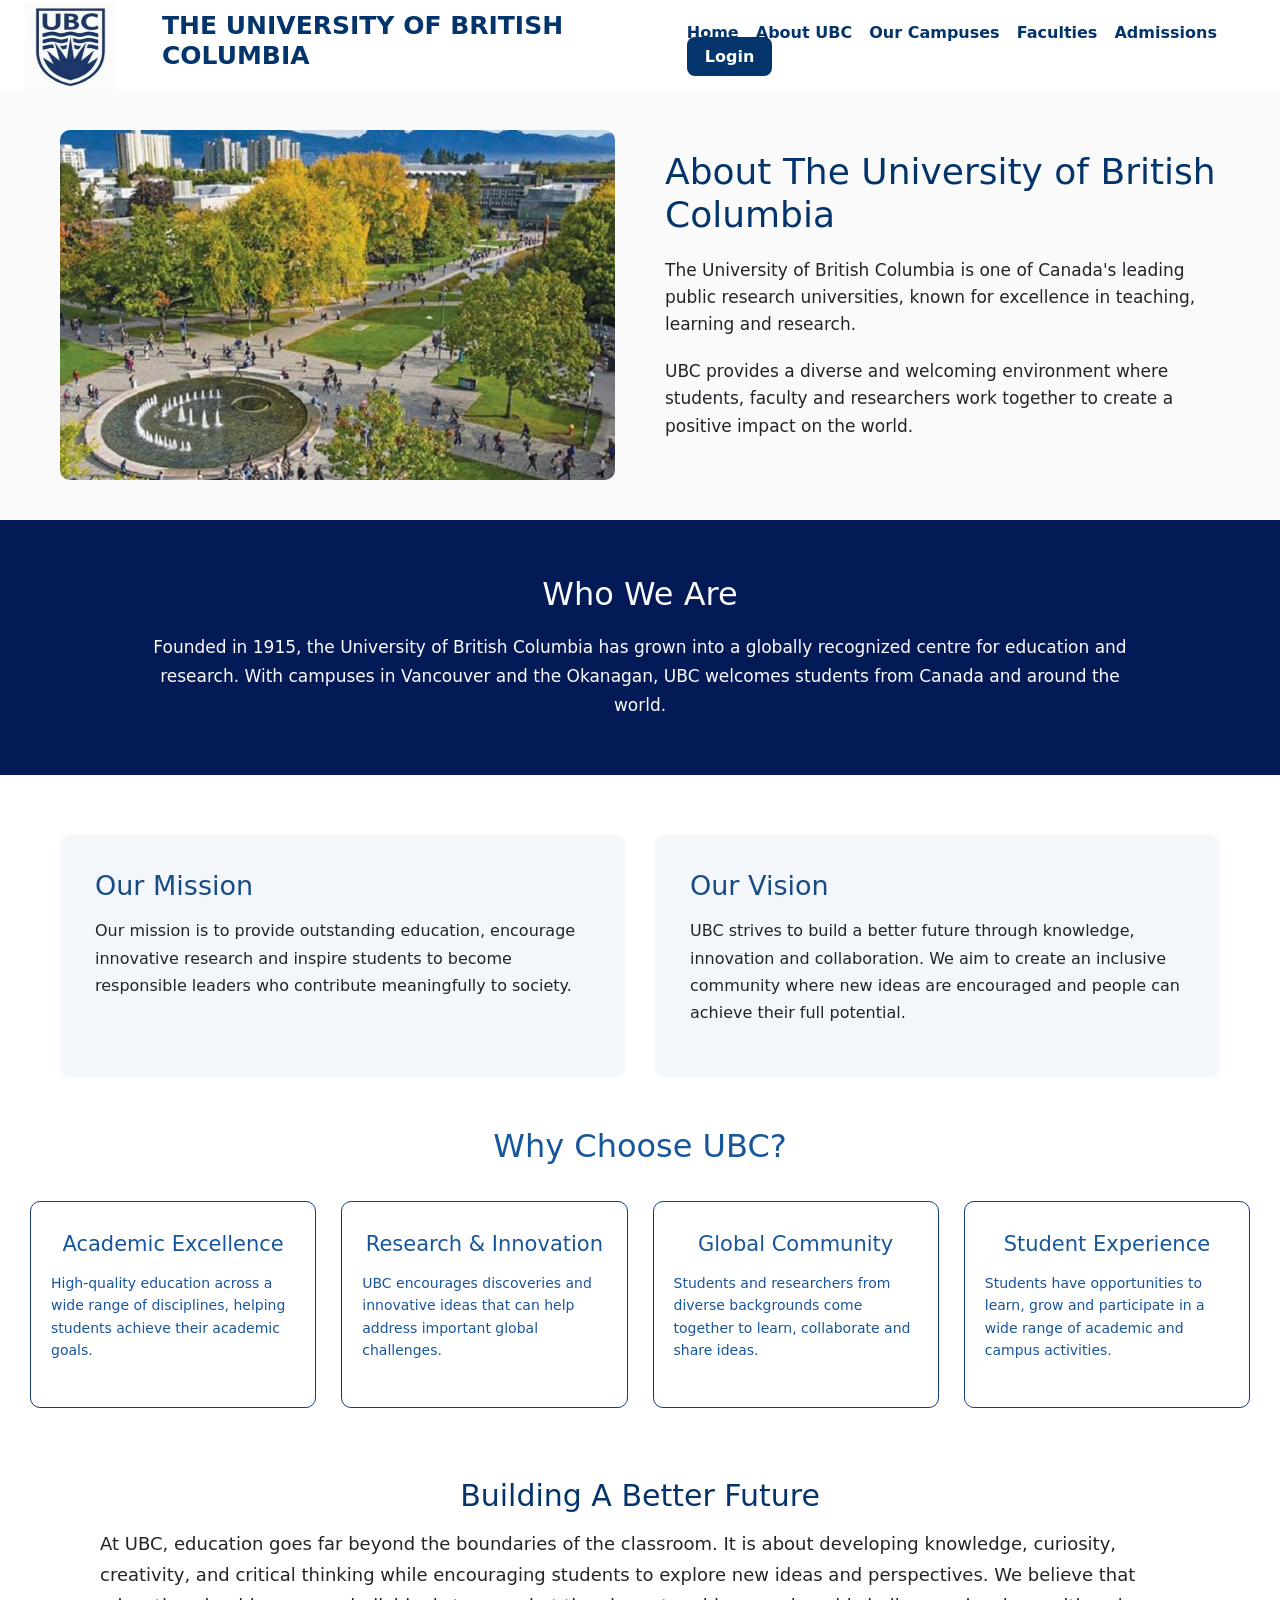
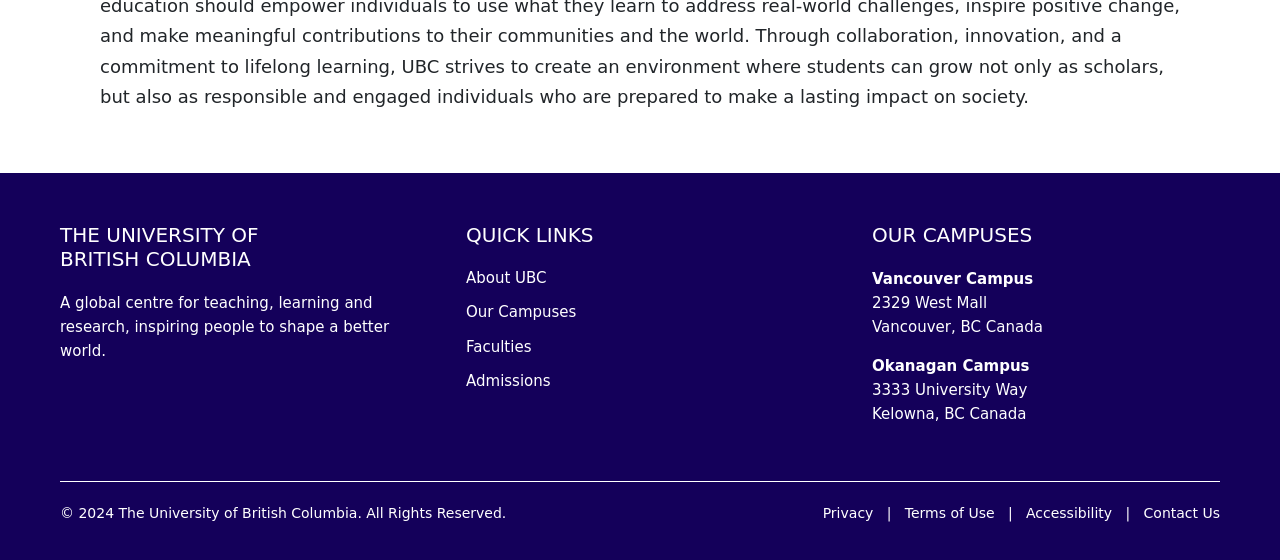
==== commit 1434eaff: "Merge remote changes and responsive design" ====
--- a/about.html
+++ b/about.html
@@ -1,173 +1,109 @@
 <!DOCTYPE html>
-<html>
+<html lang="en">
 <head>
-    <title>About UBC</title>
-    <meta name="viewport" content="width=device-width, initial-scale=1.0">
-    <link rel="stylesheet" href="css/style.css">
+<meta charset="UTF-8">
+<meta name="viewport" content="width=device-width, initial-scale=1.0">
+<title>About UBC</title>
+<link href="https://cdn.jsdelivr.net/npm/bootstrap@5.3.3/dist/css/bootstrap.min.css" rel="stylesheet">
+<link rel="stylesheet" href="css/style.css">
 </head>
 <body>
-    <header> 
-    <nav class="site-nav">
-
-        <img src="images/logo/logo.png" alt="UBC Logo">
-
-        <h2>THE UNIVERSITY OF BRITISH COLUMBIA</h2>
-
-        <button class="menu-toggle"
-                id="menuToggle"
-                aria-label="Toggle navigation"
-                aria-expanded="false">
-            <span></span>
-            <span></span>
-            <span></span>
-        </button>
-
-        <div class="nav-links" id="navLinks">
-            <a href="index.html">Home</a>
-            <a href="about.html">About UBC</a>
-            <a href="campuses.html">Our Campuses</a>
-            <a href="faculties.html">Faculties</a>
-            <a href="admissions.html">Admissions</a>
-            <a href="login.html" class="login">Login</a>
-        </div>
-
-    </nav>
+<header>
+<nav class="navbar navbar-expand-lg">
+<div class="container-fluid">
+<a class="navbar-brand" href="index.html"><img src="images/logo/logo.png" alt="logo"></a>
+<h2 class="navbar-title">THE UNIVERSITY OF BRITISH COLUMBIA</h2>
+<button class="navbar-toggler" type="button" data-bs-toggle="collapse" data-bs-target="#mainNavbar" aria-controls="mainNavbar" aria-expanded="false" aria-label="Toggle navigation">
+<span class="navbar-toggler-icon"></span>
+</button>
+<div class="collapse navbar-collapse" id="mainNavbar">
+<div class="navbar-links ms-auto">
+<a href="index.html">Home</a>
+<a href="about.html">About UBC</a>
+<a href="campuses.html">Our Campuses</a>
+<a href="faculties.html">Faculties</a>
+<a href="admissions.html">Admissions</a>
+<a href="login.html" class="login">Login</a>
+</div>
+</div>
+</div>
+</nav>
 </header>
 <main>
-    <section class="about-page">
-        <div class="about-page-image">
-            <img src="images/about/about.png" alt="About UBC">
-        </div>
-        <div class="about-page-text">
-            <h1>About The University of British Columbia</h1>
-            <p>
-                The University of British Columbia is one of Canada's leading
-                public research universities, known for excellence in teaching,
-                learning and research.
-            </p>
-            <p>
-                UBC provides a diverse and welcoming environment where students,
-                faculty and researchers work together to create a positive impact
-                on the world.
-            </p>
-        </div>
-    </section>
-    <section class="who-we-are">
-        <h2>Who We Are</h2>
-        <p>
-            Founded in 1915, the University of British Columbia has grown into
-            a globally recognized centre for education and research. With
-            campuses in Vancouver and the Okanagan, UBC welcomes students
-            from Canada and around the world.
-        </p>
-    </section>
-    <section class="mission-vision">
-        <div class="mission">
-            <h2>Our Mission</h2>
-
-            <p>
-                Our mission is to provide outstanding education, encourage
-                innovative research and inspire students to become responsible
-                leaders who contribute meaningfully to society.
-            </p>
-        </div>
-        <div class="vision">
-            <h2>Our Vision</h2>
-            <p>
-                UBC strives to build a better future through knowledge,
-                innovation and collaboration. We aim to create an inclusive
-                community where new ideas are encouraged and people can
-                achieve their full potential.
-            </p>
-        </div>
-    </section>
-    <section class="why-ubc">
-        <h2>Why Choose UBC?</h2>
-        <div class="why-container">
-            <div class="why-card">
-                <h3>Academic Excellence</h3>
-                <p>
-                    High-quality education across a wide range of disciplines,
-                    helping students achieve their academic goals.
-                </p>
-            </div>
-            <div class="why-card">
-                <h3>Research & Innovation</h3>
-                <p>
-                    UBC encourages discoveries and innovative ideas that can
-                    help address important global challenges.
-                </p>
-            </div>
-            <div class="why-card">
-                <h3>Global Community</h3>
-                <p>
-                    Students and researchers from diverse backgrounds come
-                    together to learn, collaborate and share ideas.
-                </p>
-            </div>
-            <div class="why-card">
-                <h3>Student Experience</h3>
-                <p>
-                    Students have opportunities to learn, grow and participate
-                    in a wide range of academic and campus activities.
-                </p>
-            </div>
-        </div>
-    </section>
-    <section class="about-ending">
-        <h2>Building A Better Future</h2>
-        <p>
-        At UBC, education goes far beyond the boundaries of the classroom. It is about developing knowledge, curiosity, creativity, and critical thinking while encouraging students to explore new ideas and perspectives. We believe that education should empower individuals to use what they learn to address real-world challenges, inspire positive change, and make meaningful contributions to their communities and the world. Through collaboration, innovation, and a commitment to lifelong learning, UBC strives to create an environment where students can grow not only as scholars, but also as responsible and engaged individuals who are prepared to make a lasting impact on society.
-        </p>
-    </section>
+<section class="about-page">
+<div class="about-page-image">
+<img src="images/about/about.png" alt="About UBC">
+</div>
+<div class="about-page-text">
+<h1>About The University of British Columbia</h1>
+<p>The University of British Columbia is one of Canada's leading public research universities, known for excellence in teaching, learning and research.</p>
+<p>UBC provides a diverse and welcoming environment where students, faculty and researchers work together to create a positive impact on the world.</p>
+</div>
+</section>
+<section class="who-we-are">
+<h2>Who We Are</h2>
+<p>Founded in 1915, the University of British Columbia has grown into a globally recognized centre for education and research. With campuses in Vancouver and the Okanagan, UBC welcomes students from Canada and around the world.</p>
+</section>
+<section class="mission-vision">
+<div class="mission">
+<h2>Our Mission</h2>
+<p>Our mission is to provide outstanding education, encourage innovative research and inspire students to become responsible leaders who contribute meaningfully to society.</p>
+</div>
+<div class="vision">
+<h2>Our Vision</h2>
+<p>UBC strives to build a better future through knowledge, innovation and collaboration. We aim to create an inclusive community where new ideas are encouraged and people can achieve their full potential.</p>
+</div>
+</section>
+<section class="why-ubc">
+<h2>Why Choose UBC?</h2>
+<div class="why-container">
+<div class="why-card">
+<h3>Academic Excellence</h3>
+<p>High-quality education across a wide range of disciplines, helping students achieve their academic goals.</p>
+</div>
+<div class="why-card">
+<h3>Research & Innovation</h3>
+<p>UBC encourages discoveries and innovative ideas that can help address important global challenges.</p>
+</div>
+<div class="why-card">
+<h3>Global Community</h3>
+<p>Students and researchers from diverse backgrounds come together to learn, collaborate and share ideas.</p>
+</div>
+<div class="why-card">
+<h3>Student Experience</h3>
+<p>Students have opportunities to learn, grow and participate in a wide range of academic and campus activities.</p>
+</div>
+</div>
+</section>
+<section class="about-ending">
+<h2>Building A Better Future</h2>
+<p>At UBC, education goes far beyond the boundaries of the classroom. It is about developing knowledge, curiosity, creativity, and critical thinking while encouraging students to explore new ideas and perspectives. We believe that education should empower individuals to use what they learn to address real-world challenges, inspire positive change, and make meaningful contributions to their communities and the world. Through collaboration, innovation, and a commitment to lifelong learning, UBC strives to create an environment where students can grow not only as scholars, but also as responsible and engaged individuals who are prepared to make a lasting impact on society.</p>
+</section>
 </main>
 <footer>
-    <div class="footer-content">
-        <div class="footer-about">
-            <h3>THE UNIVERSITY OF<br>BRITISH COLUMBIA</h3>
-            <p>
-                A global centre for teaching, learning and research,
-                inspiring people to shape a better world.
-            </p>
-        </div>
-        <div class="footer-links">
-            <h3>QUICK LINKS</h3>
-            <a href="about.html">About UBC</a>
-            <a href="campuses.html">Our Campuses</a>
-            <a href="faculties.html">Faculties</a>
-            <a href="admissions.html">Admissions</a>
-        </div>
-        <div class="footer-campus">
-            <h3>OUR CAMPUSES</h3>
-            <p>
-                <strong>Vancouver Campus</strong><br>
-                2329 West Mall<br>
-                Vancouver, BC Canada
-            </p>
-            <p>
-                <strong>Okanagan Campus</strong><br>
-                3333 University Way<br>
-                Kelowna, BC Canada
-            </p>
-        </div>
-    </div>
-    <div class="footer-bottom">
-    <p>©️ 2024 The University of British Columbia. All Rights Reserved.</p>
-    <p>Privacy &nbsp; | &nbsp; Terms of Use &nbsp; | &nbsp; Accessibility &nbsp; | &nbsp; Contact Us</p>
+<div class="footer-content">
+<div class="footer-about">
+<h3>THE UNIVERSITY OF<br>BRITISH COLUMBIA</h3>
+<p>A global centre for teaching, learning and research, inspiring people to shape a better world.</p>
+</div>
+<div class="footer-links">
+<h3>QUICK LINKS</h3>
+<a href="about.html">About UBC</a>
+<a href="campuses.html">Our Campuses</a>
+<a href="faculties.html">Faculties</a>
+<a href="admissions.html">Admissions</a>
+</div>
+<div class="footer-campus">
+<h3>OUR CAMPUSES</h3>
+<p><strong>Vancouver Campus</strong><br>2329 West Mall<br>Vancouver, BC Canada</p>
+<p><strong>Okanagan Campus</strong><br>3333 University Way<br>Kelowna, BC Canada</p>
+</div>
+</div>
+<div class="footer-bottom">
+<p>©️ 2024 The University of British Columbia. All Rights Reserved.</p>
+<p>Privacy &nbsp; | &nbsp; Terms of Use &nbsp; | &nbsp; Accessibility &nbsp; | &nbsp; Contact Us</p>
 </div>
 </footer>
-<script>
-const menuToggle = document.getElementById("menuToggle");
-const navLinks = document.getElementById("navLinks");
-
-if (menuToggle && navLinks) {
-    menuToggle.addEventListener("click", function () {
-        navLinks.classList.toggle("active");
-
-        const isOpen = navLinks.classList.contains("active");
-        menuToggle.setAttribute("aria-expanded", isOpen);
-    });
-}
-</script>
+<script src="https://cdn.jsdelivr.net/npm/bootstrap@5.3.3/dist/js/bootstrap.bundle.min.js"></script>
 </body>
 </html>
--- a/css/style.css
+++ b/css/style.css
@@ -57,11 +57,14 @@
 html {
     scroll-behavior: smooth;
 }
-.explore-button {   /* explore more button */
+.explore-button {
     display: inline-block;
-    padding: 8px 0;
+    padding: 4px 0px;
     color: rgb(250, 251, 251);
     text-decoration: none;
+    margin-top: -20px;
+    position: relative;
+    top: -15px;
 }
 #campuses{   /* 2 campuses section */ 
 padding:20px 30px;
@@ -1590,131 +1593,248 @@
     }
 
 }
-
-
-/* ===== MOBILE ===== */
+/* RESPONSIVE DESIGN */
+@media (max-width: 991.98px){
+nav{height:auto;min-height:90px;padding:12px 20px;flex-wrap:wrap}
+nav img{width:75px;height:70px;object-fit:contain}
+nav h2{font-size:clamp(15px,2.5vw,22px);margin-left:12px;flex:1}
+nav div{width:100%;margin:12px 0 0;text-align:center}
+nav a{display:inline-block;margin:6px 8px}
+.hero-text{top:auto;bottom:35px;left:30px;right:25px}
+.campus-container{flex-wrap:wrap}
+.campus-card{width:100%}
+#about,.about-page,.campus-detail{flex-direction:column;gap:25px;padding:35px 25px}
+.about-image,.about-text,.about-page-image,.about-page-text,.campus-detail-image,.campus-detail-text{width:100%}
+.mission-vision{padding:35px 25px;flex-wrap:wrap}
+.mission,.vision{width:100%}
+.why-container,.facility-container,.requirements-container,.process-container{flex-wrap:wrap}
+.why-card,.facility-card,.requirement-card,.process-card{width:calc(50% - 13px)}
+.campus-hero-text,.faculty-hero-text,.admission-hero-text{top:auto;bottom:30px;left:25px;right:25px}
+.campus-hero-text h1,.faculty-hero-text h1,.admission-hero-text h1{font-size:clamp(28px,5vw,40px)}
+.campus-detail-image img,.about-page-image img{height:auto;max-height:350px}
+.faculty-intro,.admission-intro{padding:35px 25px}
+.faculty-section{padding:25px}
+.faculty-card{width:calc(50% - 15px)}
+.admission-option-container{flex-wrap:wrap}
+.admission-option{width:100%}
+.who-we-are,.student-life,.faculty-experience,.admission-info{padding:45px 25px}
+.about-ending,.campus-ending,.faculty-ending,.admission-ending{padding:35px 25px}
+.campus-facilities,.admission-requirements,.application-process{padding:40px 25px}
+.footer-content{flex-wrap:wrap;gap:30px}
+.footer-about,.footer-links,.footer-campus{width:calc(50% - 15px)}
+.footer-bottom{gap:15px;flex-wrap:wrap}
+.dashboard-welcome{padding:30px}
+.dashboard-content{padding:30px;gap:20px}
+.profile-card,.dashboard-side{width:100%}
+.dashboard-content{flex-direction:column}
+.dashboard-message{margin:0 30px}
+}
+@media (max-width: 575.98px){
+nav{padding:10px 15px}
+nav img{width:55px;height:55px}
+nav h2{font-size:14px;margin-left:8px}
+nav div{display:flex;flex-direction:column;align-items:stretch}
+nav a{margin:3px 0;padding:8px}
+nav .login{align-self:center;margin-top:5px}
+.hero{height:380px}
+.hero-text{left:18px;right:18px;bottom:25px}
+.hero-text h1{font-size:clamp(24px,7vw,32px)}
+.hero-text p{font-size:14px}
+#campuses{padding:25px 18px}
+#campuses h2{font-size:28px}
+.campus-intro{font-size:15px}
+.campus-container{gap:25px;margin-top:25px}
+.campus-card img{height:220px}
+.campus-card h3{font-size:21px}
+.campus-card p{font-size:14px}
+#about{padding:30px 18px;gap:20px}
+.about-text h2,.about-page-text h1,.campus-detail-text h2{font-size:27px}
+.about-text p,.about-page-text p,.campus-detail-text p{font-size:15px}
+.about-page,.campus-detail{padding:30px 18px}
+.who-we-are{padding:35px 20px}
+.who-we-are h2,.why-ubc h2,.student-life h2,.campus-ending h2,.faculty-ending h2,.admission-ending h2{font-size:26px}
+.mission-vision{padding:25px 18px}
+.mission,.vision{padding:25px 20px}
+.why-container,.facility-container,.requirements-container,.process-container{flex-direction:column;gap:18px}
+.why-card,.facility-card,.requirement-card,.process-card{width:100%}
+.why-ubc{padding:25px 18px}
+.campus-hero,.faculty-hero,.admission-hero{height:320px}
+.campus-hero-text,.faculty-hero-text,.admission-hero-text{left:18px;right:18px;bottom:22px}
+.campus-hero-text h1,.faculty-hero-text h1,.admission-hero-text h1{font-size:28px}
+.campus-hero-text p,.faculty-hero-text p,.admission-hero-text p{font-size:15px}
+.campus-facilities,.admission-requirements,.application-process{padding:30px 18px}
+.student-life,.faculty-experience,.admission-info{padding:35px 20px}
+.campus-ending,.faculty-ending,.admission-ending,.about-ending{padding:30px 20px}
+.about-ending p,.campus-ending p,.faculty-ending p,.admission-ending p{font-size:15px}
+.faculty-intro,.admission-intro{padding:30px 18px}
+.faculty-card{width:100%}
+.faculty-card img{height:200px}
+.faculty-section{padding:20px 18px}
+.admission-options{padding:30px 18px}
+.admission-option{padding:25px 20px}
+.register-page{padding:30px 15px;min-height:auto}
+.register-box,.login-box{padding:25px 18px}
+.register-heading h1,.login-heading h1{font-size:27px}
+.login-page{padding:35px 15px;min-height:calc(100vh - 70px)}
+.form-row{flex-direction:column;gap:0}
+.form-row .form-group{width:100%}
+.dashboard-welcome{padding:25px 18px}
+.dashboard-welcome h1{font-size:27px}
+.student-id-box{max-width:100%;overflow-wrap:anywhere}
+.dashboard-content{padding:25px 15px}
+.dashboard-card{padding:22px 18px}
+.dashboard-card h2{font-size:21px}
+.profile-details{grid-template-columns:1fr}
+.profile-details .address-info{grid-column:auto}
+.academic-item{flex-wrap:wrap}
+.academic-item strong{text-align:left;overflow-wrap:anywhere}
+.dashboard-message{margin:0 15px;padding:25px 18px}
+.dashboard-message h2{font-size:23px}
+footer{padding:35px 20px 20px}
+.footer-content{flex-direction:column;gap:30px}
+.footer-about,.footer-links,.footer-campus{width:100%}
+.footer-content h3{font-size:18px}
+.footer-bottom{flex-direction:column;font-size:12px;gap:8px}
+.footer-bottom p{overflow-wrap:anywhere}
+}
+img{max-width:100%}
+
+
+
+
+/* ===== TABLET RESPONSIVE ===== */
+
+@media (max-width: 900px) {
+
+    #about,
+    .about-page,
+    .campus-detail,
+    .mission-vision {
+        flex-direction: column;
+    }
+
+    .about-image,
+    .about-text,
+    .about-page-image,
+    .about-page-text,
+    .campus-detail-image,
+    .campus-detail-text,
+    .mission,
+    .vision {
+        width: 100%;
+    }
+
+    .why-container,
+    .facility-container,
+    .requirements-container,
+    .process-container {
+        flex-wrap: wrap;
+    }
+
+    .why-card,
+    .facility-card,
+    .requirement-card,
+    .process-card {
+        width: calc(50% - 13px);
+    }
+
+    .faculty-card {
+        width: calc(50% - 15px);
+    }
+
+    .admission-option-container {
+        flex-direction: column;
+    }
+
+    .admission-option {
+        width: 100%;
+    }
+
+    .footer-content {
+        flex-wrap: wrap;
+    }
+
+    .footer-about,
+    .footer-links,
+    .footer-campus {
+        width: calc(50% - 25px);
+    }
+
+    .about-page,
+    .campus-detail {
+        padding: 40px 30px;
+    }
+
+    .who-we-are,
+    .student-life,
+    .faculty-experience,
+    .admission-info {
+        padding: 45px 30px;
+    }
+
+    .faculty-intro,
+    .admission-intro {
+        padding: 40px 30px;
+    }
+
+}
+
+
+/* ===== MOBILE RESPONSIVE ===== */
 
 @media (max-width: 600px) {
 
-    /* Common headings */
-    #campuses h2,
-    .about-text h2,
-    .about-page-text h1,
-    .who-we-are h2,
-    .mission h2,
-    .vision h2,
-    .why-ubc h2,
-    .campus-detail-text h2,
-    .campus-facilities h2,
-    .student-life h2,
-    .faculty-intro h2,
-    .faculty-experience h2,
-    .admission-intro h2,
-    .admission-options h2,
-    .admission-requirements h2,
-    .application-process h2,
-    .admission-info h2 {
-        font-size: 25px;
-    }
-
-    /* Home page */
+    nav {
+        justify-content: center;
+        padding: 12px;
+    }
+
+    nav img {
+        width: 65px;
+        height: 65px;
+    }
+
+    nav h2 {
+        font-size: 17px;
+        margin-left: 10px;
+    }
+
+    nav div {
+        display: flex;
+        flex-wrap: wrap;
+        justify-content: center;
+        gap: 10px;
+    }
+
+    nav a {
+        margin: 0;
+        font-size: 14px;
+    }
+
     .hero {
-        height: 300px;
+        height: 350px;
     }
 
     .hero-text {
+        top: auto;
+        bottom: 30px;
         left: 20px;
         right: 20px;
-        bottom: 25px;
-    }
-
-    #campuses {
-        padding: 30px 20px;
-    }
-
-    .campus-container {
-        gap: 25px;
-        margin-top: 25px;
-    }
-
-    .campus-card img {
-        height: 220px;
-    }
-
-    #about {
-        padding: 30px 20px;
-        gap: 20px;
-    }
-
-    .about-text p,
-    .campus-card p {
-        font-size: 15px;
-    }
-
-    /* About page */
-    .about-page {
-        padding: 30px 20px;
-    }
-
-    .about-page-image img {
-        height: 230px;
-    }
-
-    .about-page-text p,
-    .who-we-are p,
-    .mission p,
-    .vision p {
-        font-size: 15px;
-    }
-
-    .who-we-are {
-        padding: 40px 20px;
-    }
-
-    .mission-vision {
-        padding: 30px 20px;
-        gap: 20px;
-    }
-
-    .mission,
-    .vision {
-        padding: 25px 20px;
-    }
-
-    .why-ubc {
-        padding: 25px 20px 35px;
-    }
-
-    .why-container {
-        flex-direction: column;
-        gap: 18px;
-    }
-
-    .why-card {
-        width: 100%;
-    }
-
-    .about-ending {
-        padding: 25px 20px 40px;
-    }
-
-    .about-ending p {
-        font-size: 15px;
-    }
-
-    /* Campus page */
+    }
+
     .campus-hero,
     .faculty-hero,
     .admission-hero {
-        height: 300px;
+        height: 320px;
     }
 
     .campus-hero-text,
     .faculty-hero-text,
     .admission-hero-text {
+        top: auto;
+        bottom: 25px;
         left: 20px;
         right: 20px;
-        bottom: 25px;
     }
 
     .campus-hero-text h1,
@@ -1726,160 +1846,132 @@
     .campus-hero-text p,
     .faculty-hero-text p,
     .admission-hero-text p {
-        font-size: 15px;
-    }
-
+        font-size: 16px;
+    }
+
+    #campuses,
+    .campus-facilities,
+    .admission-requirements,
+    .application-process {
+        padding: 30px 20px;
+    }
+
+    #campuses h2,
+    .about-text h2,
+    .campus-facilities h2 {
+        font-size: 27px;
+    }
+
+    .campus-container,
+    .footer-content {
+        flex-direction: column;
+    }
+
+    .campus-card,
+    .why-card,
+    .facility-card,
+    .requirement-card,
+    .process-card,
+    .faculty-card {
+        width: 100%;
+    }
+
+    #about,
+    .about-page,
     .campus-detail {
         padding: 30px 20px;
+        gap: 25px;
+    }
+
+    .mission-vision {
+        padding: 30px 20px;
         gap: 20px;
     }
 
-    .campus-detail-image img {
-        height: 230px;
-    }
-
-    .campus-facilities {
-        padding: 40px 20px;
-    }
-
-    .facility-container {
-        flex-direction: column;
-        gap: 18px;
-    }
-
-    .facility-card {
-        width: 100%;
-    }
-
-    .student-life {
-        padding: 40px 20px;
-    }
-
-    .student-life p,
-    .campus-ending p {
-        font-size: 15px;
-    }
-
-    .campus-ending {
-        padding: 40px 20px;
-    }
-
-    /* Faculties page */
-    .faculty-intro {
-        padding: 35px 20px 20px;
-    }
-
-    .faculty-section {
-        padding: 20px;
-    }
-
+    .mission,
+    .vision {
+        padding: 25px 20px;
+    }
+
+    .why-container,
+    .facility-container,
+    .requirements-container,
+    .process-container,
     .faculty-container {
         flex-direction: column;
         gap: 20px;
     }
 
-    .faculty-card {
+    .who-we-are,
+    .student-life,
+    .faculty-experience,
+    .admission-info {
+        padding: 40px 20px;
+    }
+
+    .about-ending,
+    .campus-ending,
+    .faculty-ending,
+    .admission-ending {
+        padding: 35px 20px;
+    }
+
+    .faculty-intro,
+    .admission-intro {
+        padding: 35px 20px;
+    }
+
+    .student-life h2,
+    .faculty-experience h2,
+    .admission-info h2 {
+        font-size: 27px;
+    }
+
+    footer {
+        padding: 35px 20px 20px;
+    }
+
+    .footer-about,
+    .footer-links,
+    .footer-campus {
         width: 100%;
     }
 
-    .faculty-card img {
-        height: 200px;
-    }
-
-    .faculty-experience {
-        padding: 40px 20px;
-    }
-
-    .faculty-ending {
-        padding: 40px 20px;
-    }
-
-    /* Admissions page */
-    .admission-intro,
-    .admission-options {
-        padding: 35px 20px;
-    }
-
-    .admission-option-container {
+    .footer-bottom {
         flex-direction: column;
-        gap: 20px;
-    }
-
-    .admission-option {
-        width: 100%;
-        padding: 25px 20px;
-    }
-
-    .admission-requirements,
-    .application-process {
-        padding: 40px 20px;
-    }
-
-    .requirements-container,
-    .process-container {
-        flex-direction: column;
-        gap: 18px;
-    }
-
-    .requirement-card,
-    .process-card {
-        width: 100%;
-    }
-
-    .admission-info {
-        padding: 45px 20px;
-    }
-
-    .admission-ending {
-        padding: 40px 20px;
-    }
-
-    /* Login and Register */
+        gap: 12px;
+        text-align: center;
+    }
+
+    .register-page,
     .login-page {
-        padding: 40px 15px;
-    }
-
-    .login-box,
-    .register-box {
+        padding: 35px 15px;
+        min-height: auto;
+    }
+
+    .register-box,
+    .login-box {
         padding: 30px 20px;
     }
 
-    .login-heading h1,
-    .register-heading h1 {
-        font-size: 26px;
-    }
-
-    .login-options {
-        flex-wrap: wrap;
-        gap: 12px;
-    }
-
-    /* Dashboard */
     .dashboard-welcome {
         padding: 30px 20px;
     }
 
     .dashboard-welcome h1 {
-        font-size: 26px;
-    }
-
-    .student-id-box {
-        padding: 12px 15px;
-        max-width: 100%;
-        overflow-wrap: anywhere;
-    }
-
-    .dashboard-content {
-        padding: 25px 15px;
-        gap: 20px;
+        font-size: 27px;
     }
 
     .dashboard-card {
         padding: 22px 18px;
     }
 
-    .dashboard-card h2 {
-        font-size: 21px;
+    .profile-details {
+        grid-template-columns: 1fr;
+    }
+
+    .profile-details .address-info {
+        grid-column: 1;
     }
 
     .academic-item {
@@ -1891,31 +1983,4 @@
         padding: 25px 18px;
     }
 
-    .dashboard-message h2 {
-        font-size: 23px;
-    }
-
-}
-
-
-/* ===== EXTRA SMALL MOBILE ===== */
-
-@media (max-width: 380px) {
-
-    .hero-text h1,
-    .campus-hero-text h1,
-    .faculty-hero-text h1,
-    .admission-hero-text h1 {
-        font-size: 25px;
-    }
-
-    .profile-details {
-        grid-template-columns: 1fr;
-    }
-
-    .login-box,
-    .register-box {
-        padding: 25px 15px;
-    }
-
-}
+}
